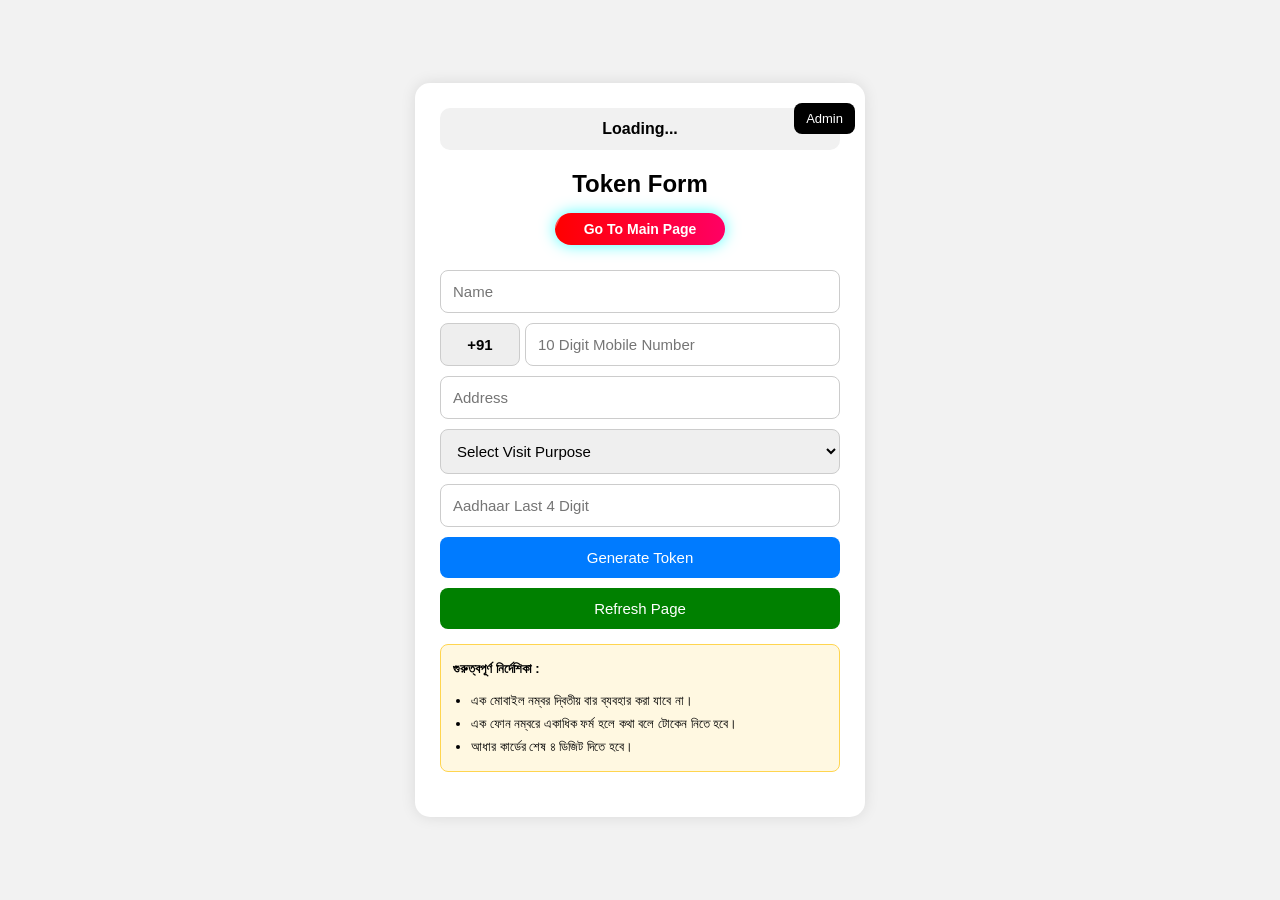
==== index.html @ 2097a38b "index.html" ====
<!DOCTYPE html>
<html lang="en">

<head>

<meta charset="UTF-8">

<meta name="viewport"
content="width=device-width, initial-scale=1.0">

<title>Token Generator</title>

<style>

*{
margin:0;
padding:0;
box-sizing:border-box;
font-family:Arial,sans-serif;
}

body{

background:#f2f2f2;

display:flex;
justify-content:center;
align-items:center;

min-height:100vh;

padding:20px;
}

.container{

width:100%;
max-width:450px;

background:#fff;

padding:25px;

border-radius:15px;

box-shadow:0 0 15px rgba(0,0,0,0.1);

position:relative;
}

h2,h3{
text-align:center;
margin-bottom:15px;
}

input,
select,
button,
textarea{

width:100%;

padding:12px;

margin-top:10px;

border-radius:8px;

border:1px solid #ccc;

font-size:15px;
}

button{

background:#007bff;
color:white;
border:none;
cursor:pointer;
}

button:hover{
background:#0056b3;
}

.adminBtn{

position:absolute;
top:10px;
right:10px;

width:auto;

padding:8px 12px;

background:black;

font-size:13px;
}

.refreshBtn{
background:green;
}

.refreshBtn:hover{
background:darkgreen;
}

.logoutBtn{
background:red;
}

.deleteBtn{
background:red;
}

.statusBox{

background:#f1f1f1;

padding:12px;

border-radius:10px;

text-align:center;

margin-bottom:20px;

font-weight:bold;
}

.noticeBox{

margin-top:15px;

padding:12px;

background:#fff8e1;

border:1px solid #ffd54f;

border-radius:8px;

font-size:13px;

line-height:1.8;
}

#result{

margin-top:20px;

text-align:center;

font-size:18px;

color:green;
}

.adminPanel{
display:none;
margin-top:20px;
}

.activityBox{

max-height:200px;

overflow:auto;

background:#f1f1f1;

padding:10px;

border-radius:8px;

font-size:14px;
}

.clock{

text-align:center;

margin-top:15px;

font-weight:bold;
}


.mainPageBtn{
display:block;width:170px;margin:8px auto 15px;padding:8px 12px;border:none;border-radius:30px;
font-size:14px;font-weight:bold;color:#fff;cursor:pointer;position:relative;overflow:hidden;
background:linear-gradient(270deg,#ff0000,#ff7300,#fffb00,#48ff00,#00ffd5,#0099ff,#7a00ff,#ff00c8,#ff0000);
background-size:1600% 1600%;animation:rgbMove 8s ease infinite,pulse 1.2s infinite;
box-shadow:0 0 15px rgba(0,255,255,.7)}
.mainPageBtn::before{content:"";position:absolute;top:0;left:-100%;width:100%;height:100%;background:rgba(255,255,255,.35);transform:skewX(-25deg);animation:shine 2s linear infinite}
.mainPageBtn:hover{transform:scale(1.08)}
@keyframes rgbMove{0%{background-position:0% 50%}50%{background-position:100% 50%}100%{background-position:0% 50%}}
@keyframes pulse{0%{transform:scale(1)}50%{transform:scale(1.08)}100%{transform:scale(1)}}
@keyframes shine{0%{left:-100%}100%{left:120%}}

</style>

</head>

<body>

<div class="container">

<button class="adminBtn"
onclick="toggleLogin()">

Admin

</button>

<div class="statusBox"
id="publicStatus">

Loading...

</div>

<!-- USER SECTION -->

<div id="userSection">


<h2>Token Form</h2>

<button class="mainPageBtn" onclick="window.open('https://www.youtube.com/watch?v=q0vq-ZaQQ10','_blank')">Go To Main Page</button>

<form id="tokenForm">


<input type="text"
id="name"
placeholder="Name"
required>

<div style="display:flex; gap:5px;">

<input type="text"
value="+91"
readonly
style="
width:80px;
background:#eee;
text-align:center;
font-weight:bold;">

<input type="tel"
id="phone"
placeholder="10 Digit Mobile Number"
maxlength="10"
required>

</div>

<input type="text"
id="address"
placeholder="Address"
required>

<select id="visit" required>

<option value="">
Select Visit Purpose
</option>

<option value="DBT Link">
DBT Link
</option>

<option value="Yubosokti">
Yubosokti
</option>

<option value="Arnopurnavander">
Arnopurnavander
</option>

<option value="CAA">
CAA
</option>

<option value="Others">
Others
</option>

</select>

<textarea
id="otherReason"
placeholder="Write Reason"
style="display:none;">
</textarea>

<input type="text"
id="aadhaar"
maxlength="4"
placeholder="Aadhaar Last 4 Digit"
required>

<button type="submit">

Generate Token

</button>

<button type="button"
class="refreshBtn"
onclick="location.reload()">

Refresh Page

</button>

<div class="noticeBox">

<b>গুরুত্বপূর্ণ নির্দেশিকা :</b>

<ul style="
padding-left:18px;
margin-top:8px;">

<li>
এক মোবাইল নম্বর দ্বিতীয় বার ব্যবহার করা যাবে না।
</li>

<li>
এক ফোন নম্বরে একাধিক ফর্ম হলে কথা বলে টোকেন নিতে হবে।
</li>

<li>
আধার কার্ডের শেষ ৪ ডিজিট দিতে হবে।
</li>

</ul>

</div>

</form>

<h3 id="result"></h3>

</div>

<!-- LOGIN -->

<div id="loginBox"
style="display:none;">

<h2>Admin Login</h2>

<input type="text"
id="adminUser"
placeholder="Username">

<input type="password"
id="adminPass"
placeholder="Password">

<button onclick="loginAdmin()">

Login

</button>

<button onclick="backToHome()"
style="background:gray;">

Back

</button>

</div>

<!-- ADMIN PANEL -->

<div class="adminPanel"
id="adminPanel">

<h2>Admin Panel</h2>

<select id="openMode">

<option value="always">
Always Open
</option>

<option value="time">
Time Wise Open
</option>

<option value="slot">
Slot Wise Open
</option>

</select>

<!-- TIME BOX -->

<div id="timeBox"
style="display:none;">

<label style="margin-top:10px; display:block;">
Start Time
</label>

<div style="display:flex; gap:5px;">

<input type="time"
id="startTime"
value="10:00">

<select id="startAmPm"
style="width:100px;">

<option value="AM">
AM
</option>

<option value="PM">
PM
</option>

</select>

</div>

<label style="margin-top:10px; display:block;">
End Time
</label>

<div style="display:flex; gap:5px;">

<input type="time"
id="endTime"
value="05:00">

<select id="endAmPm"
style="width:100px;">

<option value="AM">
AM
</option>

<option value="PM">
PM
</option>

</select>

</div>

<input type="number"
id="timeSlotLimit"
placeholder="Time Wise Slot Limit"
value="20">

</div>

<!-- SLOT BOX -->

<div id="slotBox"
style="display:none;">

<input type="number"
id="slotLimit"
placeholder="Slot Limit Example 50"
value="50">

</div>

<button onclick="saveSettings()">

Save Settings

</button>

<hr style="margin:20px 0;">

<h3>Sub Admin</h3>

<input type="text"
id="subUser"
placeholder="Sub Admin Username">

<input type="password"
id="subPass"
placeholder="Sub Admin Password">

<button onclick="addSubAdmin()">

Add Sub Admin

</button>

<select id="subAdminList">
</select>

<button class="deleteBtn"
onclick="deleteSubAdmin()">

Delete Sub Admin

</button>

<hr style="margin:20px 0;">

<div id="activitySection">

<h3>Activity Log</h3>

<div class="activityBox"
id="activityBox">

No Activity

</div>

</div>

<hr style="margin:20px 0;">

<h3>Change Password</h3>

<input type="password"
id="oldPass"
placeholder="Old Password">

<input type="password"
id="newPass"
placeholder="New Password">

<button onclick="changePassword()">

Change Password

</button>

<button class="logoutBtn"
onclick="logoutAdmin()">

Logout

</button>

<div class="clock"
id="liveClock">
</div>

</div>

</div>

<script>

/* GOOGLE SCRIPT */

const scriptURL =
"https://script.google.com/macros/s/AKfycbylnNv2X50FcXkf95NBXNah_HHRHgHh5nY9dnptaNbhoChpfZao1fChnnprMkAVVOIp/exec";

/* TOKEN */

let tokenCount = 0;

/* SETTINGS */

let openMode = "always";

let startTime = "10:00";
let endTime = "05:00";

let startAmPm = "AM";
let endAmPm = "PM";

let slotLimit = 50;
let timeSlotLimit = 20;

/* ADMIN */

let mainAdmin = {

user:"admin",
pass:"8116650096"

};

let currentRole = "";
let currentUser = "";

let subAdmins = [];

let activityLogs = [];

/* VISIT */

document.getElementById("visit")
.addEventListener("change", function(){

if(this.value === "Others"){

document.getElementById("otherReason")
.style.display = "block";

}

else{

document.getElementById("otherReason")
.style.display = "none";

}

});

/* LOGIN */

function toggleLogin(){

document.getElementById("userSection")
.style.display = "none";

document.getElementById("loginBox")
.style.display = "block";

}

function backToHome(){

document.getElementById("userSection")
.style.display = "block";

document.getElementById("loginBox")
.style.display = "none";

}

function loginAdmin(){

let user =
document.getElementById("adminUser").value;

let pass =
document.getElementById("adminPass").value;

if(user === mainAdmin.user &&
pass === mainAdmin.pass){

currentRole = "main";

currentUser = user;

openAdminPanel();

addLog("Main Admin Login");

return;

}

let found = false;

subAdmins.forEach(admin=>{

if(admin.user === user &&
admin.pass === pass){

found = true;

currentRole = "sub";

currentUser = user;

}

});

if(found){

openAdminPanel();

addLog("Sub Admin Login");

}

else{

alert("Wrong Login");

}

}

function openAdminPanel(){

document.getElementById("loginBox")
.style.display = "none";

document.getElementById("adminPanel")
.style.display = "block";

if(currentRole === "main"){

document.getElementById("activitySection")
.style.display = "block";

}

else{

document.getElementById("activitySection")
.style.display = "none";

}

}

function logoutAdmin(){

document.getElementById("adminPanel")
.style.display = "none";

document.getElementById("userSection")
.style.display = "block";

}

/* MODE */

document.getElementById("openMode")
.addEventListener("change", function(){

let mode = this.value;

document.getElementById("timeBox")
.style.display = "none";

document.getElementById("slotBox")
.style.display = "none";

if(mode === "time"){

document.getElementById("timeBox")
.style.display = "block";

}

else if(mode === "slot"){

document.getElementById("slotBox")
.style.display = "block";

}

});

/* SAVE SETTINGS */

function saveSettings(){
async function saveSettings(){

const data={

action:"saveSettings",

openMode:document.getElementById("openMode").value,

slotLimit:Number(document.getElementById("slotLimit").value),

timeSlotLimit:Number(document.getElementById("timeSlotLimit").value),

startTime:document.getElementById("startTime").value,

endTime:document.getElementById("endTime").value,

startAmPm:document.getElementById("startAmPm").value,

endAmPm:document.getElementById("endAmPm").value

};

const response=await fetch(scriptURL,{
method:"POST",
body:JSON.stringify(data)
});

const result=await response.json();

if(result.status=="saved"){

alert("Settings Saved Successfully");

loadSettings();

}else{

alert("Save Failed");

}

}

/* FIXED TIME CONVERT */

function convertTo24(time,ampm){

let parts = time.split(":");

let hour = parseInt(parts[0]);

let minute = parts[1];

if(ampm === "PM" && hour < 12){

hour += 12;

}

if(ampm === "AM" && hour === 12){

hour = 0;

}

return hour.toString().padStart(2,'0')
+ ":" + minute;

}

/* CLOCK */

function updateClock(){

let now = new Date();

let currentHour =
now.getHours().toString().padStart(2,'0');

let currentMinute =
now.getMinutes().toString().padStart(2,'0');

let currentTime =
currentHour + ":" + currentMinute;

document.getElementById("liveClock")
.innerHTML =
"Time : " + currentTime;

let text = "";

let start24 =
convertTo24(startTime,startAmPm);

let end24 =
convertTo24(endTime,endAmPm);

/* ALWAYS */

if(openMode === "always"){

text =
"Service : Always Open";

}

/* TIME */

else if(openMode === "time"){

if(currentTime >= start24 &&
currentTime <= end24){

text =
"Open : " +

startTime + " " +
startAmPm +

" To " +

endTime + " " +
endAmPm +

" | Slot Left : " +

(timeSlotLimit - tokenCount);

}

else{

text =
"Service Closed";

}

}

/* SLOT */

else if(openMode === "slot"){

let remaining =
slotLimit - tokenCount;

if(remaining <= 0){

text =
"All Slots Full";

}

else{

text =
"Slot Remaining : " +
remaining;

}

}

document.getElementById("publicStatus")
.innerHTML = text;

}

setInterval(updateClock,1000);

updateClock();

loadSettings();

/* TOKEN */

document.getElementById("tokenForm")
.addEventListener("submit",
async function(e){

e.preventDefault();

let now = new Date();

let currentTime =
now.getHours().toString().padStart(2,'0')
+ ":" +
now.getMinutes().toString().padStart(2,'0');

let start24 =
convertTo24(startTime,startAmPm);

let end24 =
convertTo24(endTime,endAmPm);

if(openMode === "time"){

if(currentTime < start24 ||
currentTime > end24){

alert("Token Service Closed");

return;

}

if(tokenCount >= timeSlotLimit){

alert("Time Wise Slots Full");

return;

}

}

if(openMode === "slot"){

if(tokenCount >= slotLimit){

alert("All Slots Full");

return;

}

}

const data = {

name:
document.getElementById("name").value,

phone:
"+91" +
document.getElementById("phone").value,

address:
document.getElementById("address").value,

visit:

(
document.getElementById("visit").value
=== "Others"
)

?

document.getElementById("otherReason").value

:

document.getElementById("visit").value,

aadhaar:
document.getElementById("aadhaar").value

};

const response = await fetch(scriptURL,{

method:"POST",

body:JSON.stringify(data)

});

const result =
await response.json();

if(result.status ===
"duplicate_phone"){

document.getElementById("result")
.innerHTML =
"Phone Number Already Exists";

}

else if(result.status ===
"duplicate_aadhaar"){

document.getElementById("result")
.innerHTML =
"Aadhaar Already Exists";

}

else{

tokenCount++;

let tokenText =

"Token Number : " +
result.token +

"\n\nName : " +
data.name +

"\nPhone : " +
data.phone +

"\nVisit : " +
data.visit +

"\nAadhaar Last 4 : " +
data.aadhaar;

document.getElementById("result")
.innerHTML =

"Your Token Number : " +
result.token;

downloadToken(tokenText,result.token);

}

});

/* DOWNLOAD TOKEN */

function downloadToken(text,tokenNo){

let blob = new Blob(
[text],
{type:"text/plain"}
);

let link =
document.createElement("a");

link.href =
URL.createObjectURL(blob);

link.download =
"Token-" + tokenNo + ".txt";

link.click();

}

/* SUB ADMIN */

function addSubAdmin(){

let user =
document.getElementById("subUser").value;

let pass =
document.getElementById("subPass").value;

if(user && pass){

subAdmins.push({

user:user,
pass:pass

});

updateSubAdminList();

alert("Sub Admin Added");

}

}

function updateSubAdminList(){

let list =
document.getElementById("subAdminList");

list.innerHTML = "";

subAdmins.forEach((admin,index)=>{

let option =
document.createElement("option");

option.value = index;

option.text = admin.user;

list.appendChild(option);

});

}

function deleteSubAdmin(){

let index =
document.getElementById("subAdminList").value;

subAdmins.splice(index,1);

updateSubAdminList();

alert("Deleted");

}

/* PASSWORD */

function changePassword(){

let oldPass =
document.getElementById("oldPass").value;

let newPass =
document.getElementById("newPass").value;

if(oldPass === mainAdmin.pass){

mainAdmin.pass = newPass;

alert("Password Changed");

}

else{

alert("Wrong Old Password");

}

}

/* LOG */

function addLog(text){

let now = new Date();

let time =
now.toLocaleTimeString();

activityLogs.unshift(

currentUser +
" : " +
text +
" (" +
time +
")"

);

updateLogs();

}

function updateLogs(){

let box =
document.getElementById("activityBox");

box.innerHTML = "";

activityLogs.forEach(log=>{

box.innerHTML +=

"<div style='margin-bottom:8px;'>"

+ log +

"</div>";

});

}
async function loadSettings(){

const response=await fetch(scriptURL+"?action=getSettings");

const data=await response.json();

openMode=data.openMode;

slotLimit=Number(data.slotLimit);

timeSlotLimit=Number(data.timeSlotLimit);

startTime=data.startTime;

endTime=data.endTime;

startAmPm=data.startAmPm;

endAmPm=data.endAmPm;

document.getElementById("openMode").value=openMode;

document.getElementById("slotLimit").value=slotLimit;

document.getElementById("timeSlotLimit").value=timeSlotLimit;

document.getElementById("startTime").value=startTime;

document.getElementById("endTime").value=endTime;

document.getElementById("startAmPm").value=startAmPm;

document.getElementById("endAmPm").value=endAmPm;

document.getElementById("timeBox").style.display="none";
document.getElementById("slotBox").style.display="none";

if(openMode=="time"){
document.getElementById("timeBox").style.display="block";
}

if(openMode=="slot"){
document.getElementById("slotBox").style.display="block";
}

}

</script>

</body>

</html>
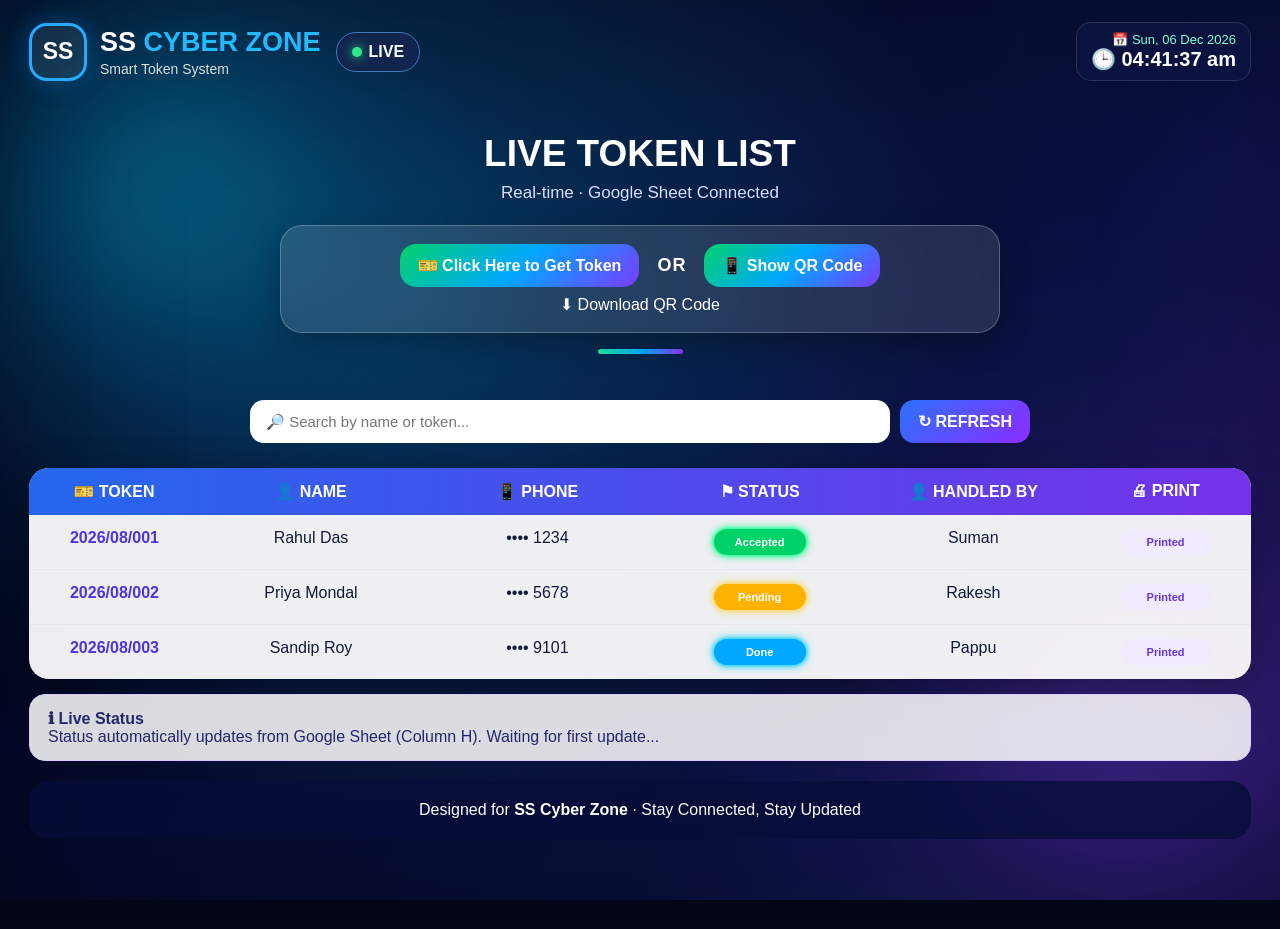
==== commit 7586e3dd: "Update index.html" ====
--- a/index.html
+++ b/index.html
@@ -1,1290 +1,320 @@
-<!DOCTYPE html>
+<!doctype html>
 <html lang="en">
-
 <head>
-
-<meta charset="UTF-8">
-
-<meta name="viewport"
-content="width=device-width, initial-scale=1.0">
-
-<title>Token Generator</title>
-
+<meta charset="utf-8">
+<meta name="viewport" content="width=device-width,initial-scale=1">
+<title>SS Cyber Zone — Live Token</title>
 <style>
-
-*{
-margin:0;
-padding:0;
-box-sizing:border-box;
-font-family:Arial,sans-serif;
-}
-
+*{box-sizing:border-box}
+html{scroll-behavior:smooth}
 body{
-
-background:#f2f2f2;
-
-display:flex;
-justify-content:center;
-align-items:center;
-
-min-height:100vh;
-
-padding:20px;
-}
-
-.container{
-
-width:100%;
-max-width:450px;
-
-background:#fff;
-
-padding:25px;
-
-border-radius:15px;
-
-box-shadow:0 0 15px rgba(0,0,0,0.1);
-
-position:relative;
-}
-
-h2,h3{
-text-align:center;
-margin-bottom:15px;
-}
-
-input,
-select,
-button,
-textarea{
-
-width:100%;
-
-padding:12px;
-
-margin-top:10px;
-
-border-radius:8px;
-
-border:1px solid #ccc;
-
-font-size:15px;
-}
-
-button{
-
-background:#007bff;
-color:white;
-border:none;
-cursor:pointer;
-}
-
-button:hover{
-background:#0056b3;
-}
-
-.adminBtn{
-
-position:absolute;
-top:10px;
-right:10px;
-
-width:auto;
-
-padding:8px 12px;
-
-background:black;
-
-font-size:13px;
-}
-
-.refreshBtn{
-background:green;
-}
-
-.refreshBtn:hover{
-background:darkgreen;
-}
-
-.logoutBtn{
-background:red;
-}
-
-.deleteBtn{
-background:red;
-}
-
-.statusBox{
-
-background:#f1f1f1;
-
-padding:12px;
-
-border-radius:10px;
-
-text-align:center;
-
-margin-bottom:20px;
-
-font-weight:bold;
-}
-
-.noticeBox{
-
-margin-top:15px;
-
-padding:12px;
-
-background:#fff8e1;
-
-border:1px solid #ffd54f;
-
-border-radius:8px;
-
-font-size:13px;
-
-line-height:1.8;
-}
-
-#result{
-
-margin-top:20px;
-
-text-align:center;
-
-font-size:18px;
-
-color:green;
-}
-
-.adminPanel{
-display:none;
-margin-top:20px;
-}
-
-.activityBox{
-
-max-height:200px;
-
-overflow:auto;
-
-background:#f1f1f1;
-
-padding:10px;
-
-border-radius:8px;
-
-font-size:14px;
-}
-
-.clock{
-
-text-align:center;
-
-margin-top:15px;
-
-font-weight:bold;
-}
-
-
-.mainPageBtn{
-display:block;width:170px;margin:8px auto 15px;padding:8px 12px;border:none;border-radius:30px;
-font-size:14px;font-weight:bold;color:#fff;cursor:pointer;position:relative;overflow:hidden;
-background:linear-gradient(270deg,#ff0000,#ff7300,#fffb00,#48ff00,#00ffd5,#0099ff,#7a00ff,#ff00c8,#ff0000);
-background-size:1600% 1600%;animation:rgbMove 8s ease infinite,pulse 1.2s infinite;
-box-shadow:0 0 15px rgba(0,255,255,.7)}
-.mainPageBtn::before{content:"";position:absolute;top:0;left:-100%;width:100%;height:100%;background:rgba(255,255,255,.35);transform:skewX(-25deg);animation:shine 2s linear infinite}
-.mainPageBtn:hover{transform:scale(1.08)}
-@keyframes rgbMove{0%{background-position:0% 50%}50%{background-position:100% 50%}100%{background-position:0% 50%}}
-@keyframes pulse{0%{transform:scale(1)}50%{transform:scale(1.08)}100%{transform:scale(1)}}
-@keyframes shine{0%{left:-100%}100%{left:120%}}
-
+  margin:0;font-family:Arial,Helvetica,sans-serif;color:#111a3a;
+  background:
+    radial-gradient(circle at 10% 15%,rgba(76,0,255,.32),transparent 30%),
+    radial-gradient(circle at 90% 25%,rgba(0,183,255,.25),transparent 30%),
+    linear-gradient(135deg,#05082d 0%,#10135d 42%,#30108b 100%);
+  min-height:100vh;
+}
+body:before{
+  content:"";position:fixed;inset:0;pointer-events:none;opacity:.16;
+  background-image:linear-gradient(115deg,transparent 45%,#7d5cff 46%,transparent 47%),
+                   linear-gradient(65deg,transparent 45%,#00c6ff 46%,transparent 47%);
+  background-size:170px 170px;
+}
+.wrap{max-width:1250px;margin:auto;padding:22px 14px 90px;position:relative}
+.top{display:flex;align-items:center;justify-content:space-between;gap:15px;color:#fff}
+.brand{display:flex;align-items:center;gap:13px}
+.logo{
+  width:58px;height:58px;border:3px solid #27a9ff;border-radius:18px;
+  display:grid;place-items:center;font-size:23px;font-weight:900;
+  background:rgba(255,255,255,.08);box-shadow:0 0 25px #008cff55
+}
+.brand h1{margin:0;font-size:27px}.brand h1 span{color:#24b8ff}
+.brand p{margin:3px 0 0;color:#ddd;font-size:14px}
+.live{border:1px solid #3d78b5;background:#10244d;padding:10px 15px;border-radius:25px;font-weight:bold}
+.dot{display:inline-block;width:10px;height:10px;background:#2ee889;border-radius:50%;margin-right:7px;box-shadow:0 0 12px #2ee889}
+.clock{margin-left:auto;color:#fff;text-align:right;background:#0d1644aa;border:1px solid #ffffff22;padding:9px 14px;border-radius:15px}
+.hero{text-align:center;color:#fff;padding:52px 10px 30px}
+.hero h2{font-size:37px;margin:0 0 8px}.hero p{margin:0;color:#d9ddff;font-size:17px}
+.line{width:85px;height:5px;background:linear-gradient(90deg,#1de9a6,#00b7ff,#8b38ff);border-radius:5px;margin:16px auto}
+.controls{display:flex;gap:10px;margin:0 auto 25px;max-width:780px}
+.search{flex:1;min-width:0;background:#fff;border:0;border-radius:14px;padding:13px 16px;font-size:15px;outline:none}
+button{border:0;border-radius:14px;padding:0 18px;background:linear-gradient(135deg,#2d72ff,#8b2cff);color:#fff;font-size:16px;font-weight:bold;cursor:pointer}
+.panel{background:#ffffffee;border-radius:20px;overflow:hidden;box-shadow:0 15px 45px #0005}
+.grid{display:grid;grid-template-columns:1fr 1.3fr 1.35fr 1.25fr 1.25fr 1fr}
+.cell{text-align:center;padding:14px 8px;white-space:nowrap;overflow:hidden;text-overflow:ellipsis}
+.head{background:linear-gradient(90deg,#2467ed,#7432e8);color:#fff;font-weight:800}
+.item{border-bottom:1px solid #e7e8ef}.item:last-child{border-bottom:0}
+.token{font-weight:900;color:#4a35df}
+.badge{display:inline-block;min-width:92px;padding:7px 10px;border-radius:18px;font-size:11px;font-weight:900;animation:statusGlow 1.5s ease-in-out infinite alternate}
+.pending{background:#ffb300;color:#fff;box-shadow:0 0 5px #ffd54f,0 0 10px #ffd54f}.accepted{background:#00d26a;color:#fff;box-shadow:0 0 5px #00ff88,0 0 10px #00ff88}
+.rejected{background:#ff3b3b;color:#fff;box-shadow:0 0 5px #ff4d4d,0 0 10px #ff4d4d}.done{background:#00a8ff;color:#fff;box-shadow:0 0 5px #00cfff,0 0 10px #00cfff}
+.print{background:#f0ebff;color:#6936d8}
+.info{margin-top:15px;background:#ffffffd9;border:1px solid #d6caff;border-radius:16px;padding:14px 18px;color:#23286b}
+.footer{margin-top:20px;color:#fff;text-align:center;padding:20px;background:#070d39cc;border-radius:20px}
+.empty{text-align:center;padding:45px;color:#6d7184}
+@media(max-width:760px){
+  .wrap{padding:12px 8px 55px}
+  .top{align-items:center;gap:8px}
+  .brand{gap:8px;min-width:0}
+  .brand h1{font-size:17px;white-space:nowrap}
+  .brand p{font-size:10px}
+  .logo{width:42px;height:42px;border-radius:13px;font-size:17px}
+  .clock{display:none}
+  .live{font-size:10px;padding:7px 9px;white-space:nowrap}
+
+  .hero{padding:28px 3px 18px}
+  .hero h2{font-size:24px}
+  .hero p{font-size:12px}
+
+  .token-box{padding:12px;border-radius:16px}
+  .button-row{gap:7px}
+  .get-token-btn{font-size:12px;padding:11px 10px;border-radius:12px}
+  .or-text{font-size:12px}
+  .download-link{font-size:12px}
+
+  .controls{
+    width:100%;
+    max-width:100%;
+    gap:6px;
+    margin-bottom:16px;
+  }
+  .search{
+    min-width:0;
+    width:100%;
+    padding:9px 10px;
+    border-radius:10px;
+    font-size:12px;
+  }
+  button{
+    flex:0 0 auto;
+    padding:0 10px;
+    min-height:34px;
+    border-radius:10px;
+    font-size:11px;
+  }
+
+  .panel{
+    overflow-x:hidden;
+    border-radius:14px;
+  }
+  .grid{
+    grid-template-columns:62px minmax(88px,1fr) 82px 76px minmax(78px,1fr);
+    min-width:0;
+  }
+  .cell{
+    padding:10px 5px;
+    font-size:11px;
+  }
+  .head .cell{
+    font-size:9px;
+    padding:8px 3px;
+  }
+  .badge{
+    min-width:0;
+    padding:5px 6px;
+    font-size:9px;
+  }
+  .info{
+    font-size:11px;
+    padding:11px 12px;
+  }
+  .footer{
+    font-size:11px;
+    padding:14px 10px;
+  }
+}
+
+.token-box{max-width:720px;margin:22px auto 10px;padding:18px;border-radius:22px;
+background:rgba(255,255,255,.12);border:1px solid rgba(255,255,255,.25);
+backdrop-filter:blur(10px);box-shadow:0 10px 30px rgba(0,0,0,.25)}
+.get-token-btn{display:inline-block;text-decoration:none;text-align:center;padding:12px 18px;
+border-radius:16px;background:linear-gradient(135deg,#00d26a,#00a8ff,#7a3cff);
+color:#fff;font-size:16px;font-weight:700;transition:.3s}
+.get-token-btn:hover{transform:scale(1.03)}
+@media(max-width:760px){.get-token-btn{font-size:17px;padding:15px}}
+
+
+.button-row{display:flex;align-items:center;justify-content:center;gap:18px;flex-wrap:nowrap}
+.or-text{color:#fff;font-size:18px;font-weight:800;letter-spacing:1px}
+.qr-panel{display:none;margin-top:12px}
+.qr-panel img{width:180px;border-radius:12px;background:#fff;padding:8px}
+.download-link{display:block;margin-top:8px;color:#fff;text-decoration:none}
+@keyframes statusGlow{0%{transform:scale(1);filter:brightness(1)}100%{transform:scale(1.03);filter:brightness(1.12)}}
+
+
+
+/* Full-page premium live wallpaper */
+body{
+  position:relative;
+  overflow-x:hidden;
+  background:#030617;
+}
+.live-wallpaper{
+  position:fixed;
+  inset:0;
+  width:100vw;
+  height:100vh;
+  z-index:0;
+  pointer-events:none;
+  overflow:hidden;
+  background:
+    radial-gradient(circle at 20% 20%,rgba(0,210,255,.22),transparent 28%),
+    radial-gradient(circle at 80% 30%,rgba(120,50,255,.25),transparent 30%),
+    radial-gradient(circle at 45% 90%,rgba(0,255,180,.14),transparent 26%),
+    linear-gradient(120deg,#02051c,#0a1040 45%,#170b4a 100%);
+  background-size:160% 160%;
+  animation:bgShift 20s ease-in-out infinite alternate;
+}
+.live-wallpaper:before,
+.live-wallpaper:after{
+  content:"";
+  position:absolute;
+  border-radius:50%;
+  pointer-events:none;
+  filter:blur(80px);
+  mix-blend-mode:screen;
+}
+.live-wallpaper:before{
+  width:55vw;
+  height:55vw;
+  left:-15vw;
+  top:-18vh;
+  background:radial-gradient(circle,#00cfff 0%,rgba(0,150,255,.18) 38%,transparent 70%);
+  opacity:.48;
+  animation:blueFloat 11s ease-in-out infinite alternate;
+}
+.live-wallpaper:after{
+  width:60vw;
+  height:60vw;
+  right:-18vw;
+  bottom:-22vh;
+  background:radial-gradient(circle,#963cff 0%,rgba(130,40,255,.18) 40%,transparent 72%);
+  opacity:.46;
+  animation:purpleFloat 13s ease-in-out infinite alternate;
+}
+.live-wallpaper{
+  box-shadow:inset 0 0 180px rgba(0,0,0,.28);
+}
+.wrap{
+  position:relative;
+  z-index:1;
+}
+@keyframes bgShift{
+  0%{background-position:0% 20%;transform:scale(1)}
+  50%{background-position:55% 70%}
+  100%{background-position:100% 20%;transform:scale(1.04)}
+}
+@keyframes blueFloat{
+  0%{transform:translate3d(0,0,0) scale(.85)}
+  50%{transform:translate3d(18vw,10vh,0) scale(1.05)}
+  100%{transform:translate3d(30vw,-4vh,0) scale(.92)}
+}
+@keyframes purpleFloat{
+  0%{transform:translate3d(0,0,0) scale(1)}
+  50%{transform:translate3d(-16vw,-10vh,0) scale(.82)}
+  100%{transform:translate3d(-30vw,3vh,0) scale(1.08)}
+}
+@media(prefers-reduced-motion:reduce){
+  .live-wallpaper,
+  .live-wallpaper:before,
+  .live-wallpaper:after{animation:none}
+}
 </style>
 
+<script>
+const GOOGLE_SHEET_ID = "1L9qM7ioM7x1hFzriVwcNiZ6Tj_W1MFf_9vbzHKYrZ0g";
+const GOOGLE_SHEET_URL = "https://docs.google.com/spreadsheets/d/" + GOOGLE_SHEET_ID + "/edit?usp=sharing";
+</script>
+
 </head>
-
 <body>
-
-<div class="container">
-
-<button class="adminBtn"
-onclick="toggleLogin()">
-
-Admin
-
-</button>
-
-<div class="statusBox"
-id="publicStatus">
-
-Loading...
-
+<div class="live-wallpaper" aria-hidden="true"></div>
+<div class="wrap">
+  <div class="top">
+    <div class="brand">
+      <div class="logo">SS</div>
+      <div><h1>SS <span>CYBER ZONE</span></h1><p>Smart Token System</p></div>
+    </div>
+    <div class="live"><span class="dot"></span>LIVE</div>
+    <div class="clock" id="clock">--:--:--</div>
+  </div>
+
+  <section class="hero">
+    <h2>LIVE TOKEN LIST</h2>
+    <p>Real-time · Google Sheet Connected</p>
+    <div class="token-box">
+<div class="button-row">
+<a href="2.html" class="get-token-btn">🎫 Click Here to Get Token</a>
+<span class="or-text">OR</span><a href="#" class="get-token-btn" onclick="toggleQR();return false;">📱 Show QR Code</a>
 </div>
-
-<!-- USER SECTION -->
-
-<div id="userSection">
-
-
-<h2>Token Form</h2>
-
-<button class="mainPageBtn" onclick="window.open('https://www.youtube.com/watch?v=q0vq-ZaQQ10','_blank')">Go To Main Page</button>
-
-<form id="tokenForm">
-
-
-<input type="text"
-id="name"
-placeholder="Name"
-required>
-
-<div style="display:flex; gap:5px;">
-
-<input type="text"
-value="+91"
-readonly
-style="
-width:80px;
-background:#eee;
-text-align:center;
-font-weight:bold;">
-
-<input type="tel"
-id="phone"
-placeholder="10 Digit Mobile Number"
-maxlength="10"
-required>
-
+<a class="download-link" href="qr.png" download>⬇ Download QR Code</a><div id="qrPanel" class="qr-panel"><img src="qr.png" alt="QR Code"></div>
 </div>
-
-<input type="text"
-id="address"
-placeholder="Address"
-required>
-
-<select id="visit" required>
-
-<option value="">
-Select Visit Purpose
-</option>
-
-<option value="DBT Link">
-DBT Link
-</option>
-
-<option value="Yubosokti">
-Yubosokti
-</option>
-
-<option value="Arnopurnavander">
-Arnopurnavander
-</option>
-
-<option value="CAA">
-CAA
-</option>
-
-<option value="Others">
-Others
-</option>
-
-</select>
-
-<textarea
-id="otherReason"
-placeholder="Write Reason"
-style="display:none;">
-</textarea>
-
-<input type="text"
-id="aadhaar"
-maxlength="4"
-placeholder="Aadhaar Last 4 Digit"
-required>
-
-<button type="submit">
-
-Generate Token
-
-</button>
-
-<button type="button"
-class="refreshBtn"
-onclick="location.reload()">
-
-Refresh Page
-
-</button>
-
-<div class="noticeBox">
-
-<b>গুরুত্বপূর্ণ নির্দেশিকা :</b>
-
-<ul style="
-padding-left:18px;
-margin-top:8px;">
-
-<li>
-এক মোবাইল নম্বর দ্বিতীয় বার ব্যবহার করা যাবে না।
-</li>
-
-<li>
-এক ফোন নম্বরে একাধিক ফর্ম হলে কথা বলে টোকেন নিতে হবে।
-</li>
-
-<li>
-আধার কার্ডের শেষ ৪ ডিজিট দিতে হবে।
-</li>
-
-</ul>
-
+    <div class="line"></div>
+  </section>
+
+  <div class="controls">
+    <input id="search" class="search" placeholder="🔎 Search by name or token..." oninput="render()">
+    <button onclick="load()">↻ REFRESH</button>
+  </div>
+
+  <section class="panel">
+    <div class="grid head">
+      <div class="cell">🎫 TOKEN</div><div class="cell">👤 NAME</div><div class="cell">📱 PHONE</div>
+      <div class="cell">⚑ STATUS</div><div class="cell">👤 HANDLED BY</div><div class="cell">🖨 PRINT</div>
+    </div>
+    <div id="list"><div class="empty">Loading live data...</div></div>
+  </section>
+
+  <div class="info">
+    <b>ℹ Live Status</b><br>
+    Status automatically updates from Google Sheet (Column H).
+    <span id="updated">Waiting for first update...</span>
+  </div>
+
+  <div class="footer">Designed for <b>SS Cyber Zone</b> · Stay Connected, Stay Updated</div>
 </div>
 
-</form>
-
-<h3 id="result"></h3>
-
-</div>
-
-<!-- LOGIN -->
-
-<div id="loginBox"
-style="display:none;">
-
-<h2>Admin Login</h2>
-
-<input type="text"
-id="adminUser"
-placeholder="Username">
-
-<input type="password"
-id="adminPass"
-placeholder="Password">
-
-<button onclick="loginAdmin()">
-
-Login
-
-</button>
-
-<button onclick="backToHome()"
-style="background:gray;">
-
-Back
-
-</button>
-
-</div>
-
-<!-- ADMIN PANEL -->
-
-<div class="adminPanel"
-id="adminPanel">
-
-<h2>Admin Panel</h2>
-
-<select id="openMode">
-
-<option value="always">
-Always Open
-</option>
-
-<option value="time">
-Time Wise Open
-</option>
-
-<option value="slot">
-Slot Wise Open
-</option>
-
-</select>
-
-<!-- TIME BOX -->
-
-<div id="timeBox"
-style="display:none;">
-
-<label style="margin-top:10px; display:block;">
-Start Time
-</label>
-
-<div style="display:flex; gap:5px;">
-
-<input type="time"
-id="startTime"
-value="10:00">
-
-<select id="startAmPm"
-style="width:100px;">
-
-<option value="AM">
-AM
-</option>
-
-<option value="PM">
-PM
-</option>
-
-</select>
-
-</div>
-
-<label style="margin-top:10px; display:block;">
-End Time
-</label>
-
-<div style="display:flex; gap:5px;">
-
-<input type="time"
-id="endTime"
-value="05:00">
-
-<select id="endAmPm"
-style="width:100px;">
-
-<option value="AM">
-AM
-</option>
-
-<option value="PM">
-PM
-</option>
-
-</select>
-
-</div>
-
-<input type="number"
-id="timeSlotLimit"
-placeholder="Time Wise Slot Limit"
-value="20">
-
-</div>
-
-<!-- SLOT BOX -->
-
-<div id="slotBox"
-style="display:none;">
-
-<input type="number"
-id="slotLimit"
-placeholder="Slot Limit Example 50"
-value="50">
-
-</div>
-
-<button onclick="saveSettings()">
-
-Save Settings
-
-</button>
-
-<hr style="margin:20px 0;">
-
-<h3>Sub Admin</h3>
-
-<input type="text"
-id="subUser"
-placeholder="Sub Admin Username">
-
-<input type="password"
-id="subPass"
-placeholder="Sub Admin Password">
-
-<button onclick="addSubAdmin()">
-
-Add Sub Admin
-
-</button>
-
-<select id="subAdminList">
-</select>
-
-<button class="deleteBtn"
-onclick="deleteSubAdmin()">
-
-Delete Sub Admin
-
-</button>
-
-<hr style="margin:20px 0;">
-
-<div id="activitySection">
-
-<h3>Activity Log</h3>
-
-<div class="activityBox"
-id="activityBox">
-
-No Activity
-
-</div>
-
-</div>
-
-<hr style="margin:20px 0;">
-
-<h3>Change Password</h3>
-
-<input type="password"
-id="oldPass"
-placeholder="Old Password">
-
-<input type="password"
-id="newPass"
-placeholder="New Password">
-
-<button onclick="changePassword()">
-
-Change Password
-
-</button>
-
-<button class="logoutBtn"
-onclick="logoutAdmin()">
-
-Logout
-
-</button>
-
-<div class="clock"
-id="liveClock">
-</div>
-
-</div>
-
-</div>
-
 <script>
-
-/* GOOGLE SCRIPT */
-
-const scriptURL =
-"https://script.google.com/macros/s/AKfycbylnNv2X50FcXkf95NBXNah_HHRHgHh5nY9dnptaNbhoChpfZao1fChnnprMkAVVOIp/exec";
-
-/* TOKEN */
-
-let tokenCount = 0;
-
-/* SETTINGS */
-
-let openMode = "always";
-
-let startTime = "10:00";
-let endTime = "05:00";
-
-let startAmPm = "AM";
-let endAmPm = "PM";
-
-let slotLimit = 50;
-let timeSlotLimit = 20;
-
-/* ADMIN */
-
-let mainAdmin = {
-
-user:"admin",
-pass:"8116650096"
-
-};
-
-let currentRole = "";
-let currentUser = "";
-
-let subAdmins = [];
-
-let activityLogs = [];
-
-/* VISIT */
-
-document.getElementById("visit")
-.addEventListener("change", function(){
-
-if(this.value === "Others"){
-
-document.getElementById("otherReason")
-.style.display = "block";
-
-}
-
-else{
-
-document.getElementById("otherReason")
-.style.display = "none";
-
-}
-
-});
-
-/* LOGIN */
-
-function toggleLogin(){
-
-document.getElementById("userSection")
-.style.display = "none";
-
-document.getElementById("loginBox")
-.style.display = "block";
-
-}
-
-function backToHome(){
-
-document.getElementById("userSection")
-.style.display = "block";
-
-document.getElementById("loginBox")
-.style.display = "none";
-
-}
-
-function loginAdmin(){
-
-let user =
-document.getElementById("adminUser").value;
-
-let pass =
-document.getElementById("adminPass").value;
-
-if(user === mainAdmin.user &&
-pass === mainAdmin.pass){
-
-currentRole = "main";
-
-currentUser = user;
-
-openAdminPanel();
-
-addLog("Main Admin Login");
-
-return;
-
-}
-
-let found = false;
-
-subAdmins.forEach(admin=>{
-
-if(admin.user === user &&
-admin.pass === pass){
-
-found = true;
-
-currentRole = "sub";
-
-currentUser = user;
-
-}
-
-});
-
-if(found){
-
-openAdminPanel();
-
-addLog("Sub Admin Login");
-
-}
-
-else{
-
-alert("Wrong Login");
-
-}
-
-}
-
-function openAdminPanel(){
-
-document.getElementById("loginBox")
-.style.display = "none";
-
-document.getElementById("adminPanel")
-.style.display = "block";
-
-if(currentRole === "main"){
-
-document.getElementById("activitySection")
-.style.display = "block";
-
-}
-
-else{
-
-document.getElementById("activitySection")
-.style.display = "none";
-
-}
-
-}
-
-function logoutAdmin(){
-
-document.getElementById("adminPanel")
-.style.display = "none";
-
-document.getElementById("userSection")
-.style.display = "block";
-
-}
-
-/* MODE */
-
-document.getElementById("openMode")
-.addEventListener("change", function(){
-
-let mode = this.value;
-
-document.getElementById("timeBox")
-.style.display = "none";
-
-document.getElementById("slotBox")
-.style.display = "none";
-
-if(mode === "time"){
-
-document.getElementById("timeBox")
-.style.display = "block";
-
-}
-
-else if(mode === "slot"){
-
-document.getElementById("slotBox")
-.style.display = "block";
-
-}
-
-});
-
-/* SAVE SETTINGS */
-
-function saveSettings(){
-async function saveSettings(){
-
-const data={
-
-action:"saveSettings",
-
-openMode:document.getElementById("openMode").value,
-
-slotLimit:Number(document.getElementById("slotLimit").value),
-
-timeSlotLimit:Number(document.getElementById("timeSlotLimit").value),
-
-startTime:document.getElementById("startTime").value,
-
-endTime:document.getElementById("endTime").value,
-
-startAmPm:document.getElementById("startAmPm").value,
-
-endAmPm:document.getElementById("endAmPm").value
-
-};
-
-const response=await fetch(scriptURL,{
-method:"POST",
-body:JSON.stringify(data)
-});
-
-const result=await response.json();
-
-if(result.status=="saved"){
-
-alert("Settings Saved Successfully");
-
-loadSettings();
-
-}else{
-
-alert("Save Failed");
-
-}
-
-}
-
-/* FIXED TIME CONVERT */
-
-function convertTo24(time,ampm){
-
-let parts = time.split(":");
-
-let hour = parseInt(parts[0]);
-
-let minute = parts[1];
-
-if(ampm === "PM" && hour < 12){
-
-hour += 12;
-
-}
-
-if(ampm === "AM" && hour === 12){
-
-hour = 0;
-
-}
-
-return hour.toString().padStart(2,'0')
-+ ":" + minute;
-
-}
-
-/* CLOCK */
-
-function updateClock(){
-
-let now = new Date();
-
-let currentHour =
-now.getHours().toString().padStart(2,'0');
-
-let currentMinute =
-now.getMinutes().toString().padStart(2,'0');
-
-let currentTime =
-currentHour + ":" + currentMinute;
-
-document.getElementById("liveClock")
-.innerHTML =
-"Time : " + currentTime;
-
-let text = "";
-
-let start24 =
-convertTo24(startTime,startAmPm);
-
-let end24 =
-convertTo24(endTime,endAmPm);
-
-/* ALWAYS */
-
-if(openMode === "always"){
-
-text =
-"Service : Always Open";
-
-}
-
-/* TIME */
-
-else if(openMode === "time"){
-
-if(currentTime >= start24 &&
-currentTime <= end24){
-
-text =
-"Open : " +
-
-startTime + " " +
-startAmPm +
-
-" To " +
-
-endTime + " " +
-endAmPm +
-
-" | Slot Left : " +
-
-(timeSlotLimit - tokenCount);
-
-}
-
-else{
-
-text =
-"Service Closed";
-
-}
-
-}
-
-/* SLOT */
-
-else if(openMode === "slot"){
-
-let remaining =
-slotLimit - tokenCount;
-
-if(remaining <= 0){
-
-text =
-"All Slots Full";
-
-}
-
-else{
-
-text =
-"Slot Remaining : " +
-remaining;
-
-}
-
-}
-
-document.getElementById("publicStatus")
-.innerHTML = text;
-
-}
-
-setInterval(updateClock,1000);
-
-updateClock();
-
-loadSettings();
-
-/* TOKEN */
-
-document.getElementById("tokenForm")
-.addEventListener("submit",
-async function(e){
-
-e.preventDefault();
-
-let now = new Date();
-
-let currentTime =
-now.getHours().toString().padStart(2,'0')
-+ ":" +
-now.getMinutes().toString().padStart(2,'0');
-
-let start24 =
-convertTo24(startTime,startAmPm);
-
-let end24 =
-convertTo24(endTime,endAmPm);
-
-if(openMode === "time"){
-
-if(currentTime < start24 ||
-currentTime > end24){
-
-alert("Token Service Closed");
-
-return;
-
-}
-
-if(tokenCount >= timeSlotLimit){
-
-alert("Time Wise Slots Full");
-
-return;
-
-}
-
-}
-
-if(openMode === "slot"){
-
-if(tokenCount >= slotLimit){
-
-alert("All Slots Full");
-
-return;
-
-}
-
-}
-
-const data = {
-
-name:
-document.getElementById("name").value,
-
-phone:
-"+91" +
-document.getElementById("phone").value,
-
-address:
-document.getElementById("address").value,
-
-visit:
-
-(
-document.getElementById("visit").value
-=== "Others"
-)
-
-?
-
-document.getElementById("otherReason").value
-
-:
-
-document.getElementById("visit").value,
-
-aadhaar:
-document.getElementById("aadhaar").value
-
-};
-
-const response = await fetch(scriptURL,{
-
-method:"POST",
-
-body:JSON.stringify(data)
-
-});
-
-const result =
-await response.json();
-
-if(result.status ===
-"duplicate_phone"){
-
-document.getElementById("result")
-.innerHTML =
-"Phone Number Already Exists";
-
-}
-
-else if(result.status ===
-"duplicate_aadhaar"){
-
-document.getElementById("result")
-.innerHTML =
-"Aadhaar Already Exists";
-
-}
-
-else{
-
-tokenCount++;
-
-let tokenText =
-
-"Token Number : " +
-result.token +
-
-"\n\nName : " +
-data.name +
-
-"\nPhone : " +
-data.phone +
-
-"\nVisit : " +
-data.visit +
-
-"\nAadhaar Last 4 : " +
-data.aadhaar;
-
-document.getElementById("result")
-.innerHTML =
-
-"Your Token Number : " +
-result.token;
-
-downloadToken(tokenText,result.token);
-
-}
-
-});
-
-/* DOWNLOAD TOKEN */
-
-function downloadToken(text,tokenNo){
-
-let blob = new Blob(
-[text],
-{type:"text/plain"}
-);
-
-let link =
-document.createElement("a");
-
-link.href =
-URL.createObjectURL(blob);
-
-link.download =
-"Token-" + tokenNo + ".txt";
-
-link.click();
-
-}
-
-/* SUB ADMIN */
-
-function addSubAdmin(){
-
-let user =
-document.getElementById("subUser").value;
-
-let pass =
-document.getElementById("subPass").value;
-
-if(user && pass){
-
-subAdmins.push({
-
-user:user,
-pass:pass
-
-});
-
-updateSubAdminList();
-
-alert("Sub Admin Added");
-
-}
-
-}
-
-function updateSubAdminList(){
-
-let list =
-document.getElementById("subAdminList");
-
-list.innerHTML = "";
-
-subAdmins.forEach((admin,index)=>{
-
-let option =
-document.createElement("option");
-
-option.value = index;
-
-option.text = admin.user;
-
-list.appendChild(option);
-
-});
-
-}
-
-function deleteSubAdmin(){
-
-let index =
-document.getElementById("subAdminList").value;
-
-subAdmins.splice(index,1);
-
-updateSubAdminList();
-
-alert("Deleted");
-
-}
-
-/* PASSWORD */
-
-function changePassword(){
-
-let oldPass =
-document.getElementById("oldPass").value;
-
-let newPass =
-document.getElementById("newPass").value;
-
-if(oldPass === mainAdmin.pass){
-
-mainAdmin.pass = newPass;
-
-alert("Password Changed");
-
-}
-
-else{
-
-alert("Wrong Old Password");
-
-}
-
-}
-
-/* LOG */
-
-function addLog(text){
-
-let now = new Date();
-
-let time =
-now.toLocaleTimeString();
-
-activityLogs.unshift(
-
-currentUser +
-" : " +
-text +
-" (" +
-time +
-")"
-
-);
-
-updateLogs();
-
-}
-
-function updateLogs(){
-
-let box =
-document.getElementById("activityBox");
-
-box.innerHTML = "";
-
-activityLogs.forEach(log=>{
-
-box.innerHTML +=
-
-"<div style='margin-bottom:8px;'>"
-
-+ log +
-
-"</div>";
-
-});
-
-}
-async function loadSettings(){
-
-const response=await fetch(scriptURL+"?action=getSettings");
-
-const data=await response.json();
-
-openMode=data.openMode;
-
-slotLimit=Number(data.slotLimit);
-
-timeSlotLimit=Number(data.timeSlotLimit);
-
-startTime=data.startTime;
-
-endTime=data.endTime;
-
-startAmPm=data.startAmPm;
-
-endAmPm=data.endAmPm;
-
-document.getElementById("openMode").value=openMode;
-
-document.getElementById("slotLimit").value=slotLimit;
-
-document.getElementById("timeSlotLimit").value=timeSlotLimit;
-
-document.getElementById("startTime").value=startTime;
-
-document.getElementById("endTime").value=endTime;
-
-document.getElementById("startAmPm").value=startAmPm;
-
-document.getElementById("endAmPm").value=endAmPm;
-
-document.getElementById("timeBox").style.display="none";
-document.getElementById("slotBox").style.display="none";
-
-if(openMode=="time"){
-document.getElementById("timeBox").style.display="block";
-}
-
-if(openMode=="slot"){
-document.getElementById("slotBox").style.display="block";
-}
-
-}
-
+let rows=[];
+
+function load(){
+  if(typeof google==="undefined" || !google.script){
+    rows=[
+      {token:"2026/08/001",name:"Rahul Das",phone:"•••• 1234",status:"Accepted",handledBy:"Suman",print:"Printed"},
+      {token:"2026/08/002",name:"Priya Mondal",phone:"•••• 5678",status:"Pending",handledBy:"Rakesh",print:"Printed"},
+      {token:"2026/08/003",name:"Sandip Roy",phone:"•••• 9101",status:"Done",handledBy:"Pappu",print:"Printed"}
+    ];
+    render(); return;
+  }
+  google.script.run.withSuccessHandler(d=>{rows=d||[];render();document.getElementById("updated").textContent=" Last update: "+new Date().toLocaleTimeString();})
+    .withFailureHandler(()=>document.getElementById("list").innerHTML='<div class="empty">Unable to load Google Sheet data.</div>')
+    .getTokenData(GOOGLE_SHEET_ID);
+}
+function render(){
+  const q=document.getElementById("search").value.toLowerCase().trim();
+  const list=document.getElementById("list");
+  const data=rows.filter(r=>String(r.token).toLowerCase().includes(q)||String(r.name).toLowerCase().includes(q));
+  if(!data.length){list.innerHTML='<div class="empty">No token found</div>';return;}
+  list.innerHTML=data.map(r=>{
+    const s=String(r.status||"Pending"), k=s.toLowerCase();
+    const cls=k==="accepted"?"accepted":k==="rejected"?"rejected":k==="done"?"done":"pending";
+    return `<div class="grid item">
+      <div class="cell token">${esc(r.token)}</div><div class="cell">${esc(r.name)}</div>
+      <div class="cell">${esc(r.phone)}</div><div class="cell"><span class="badge ${cls}">${esc(s)}</span></div>
+      <div class="cell">${esc(r.handledBy)}</div><div class="cell"><span class="badge print">${esc(r.print)}</span></div>
+    </div>`;
+  }).join("");
+}
+function esc(v){return String(v??"").replace(/[&<>"']/g,m=>({"&":"&amp;","<":"&lt;",">":"&gt;",'"':"&quot;","'":"&#039;"}[m]));}
+function tick(){
+ const now=new Date();
+ const date=now.toLocaleDateString('en-GB',{weekday:'short',day:'2-digit',month:'short',year:'numeric'});
+ const time=now.toLocaleTimeString('en-IN',{hour:'2-digit',minute:'2-digit',second:'2-digit',hour12:true});
+ document.getElementById('clock').innerHTML='<div style="font-size:13px;color:#7fffd4;">📅 '+date+'</div><div style="font-size:20px;font-weight:bold;color:#fff;">🕒 '+time+'</div>';
+}
+tick();setInterval(tick,1000);load();setInterval(load,5000);
+function toggleQR(){var p=document.getElementById('qrPanel');p.style.display=p.style.display==='block'?'none':'block';}
 </script>
-
 </body>
-
 </html>
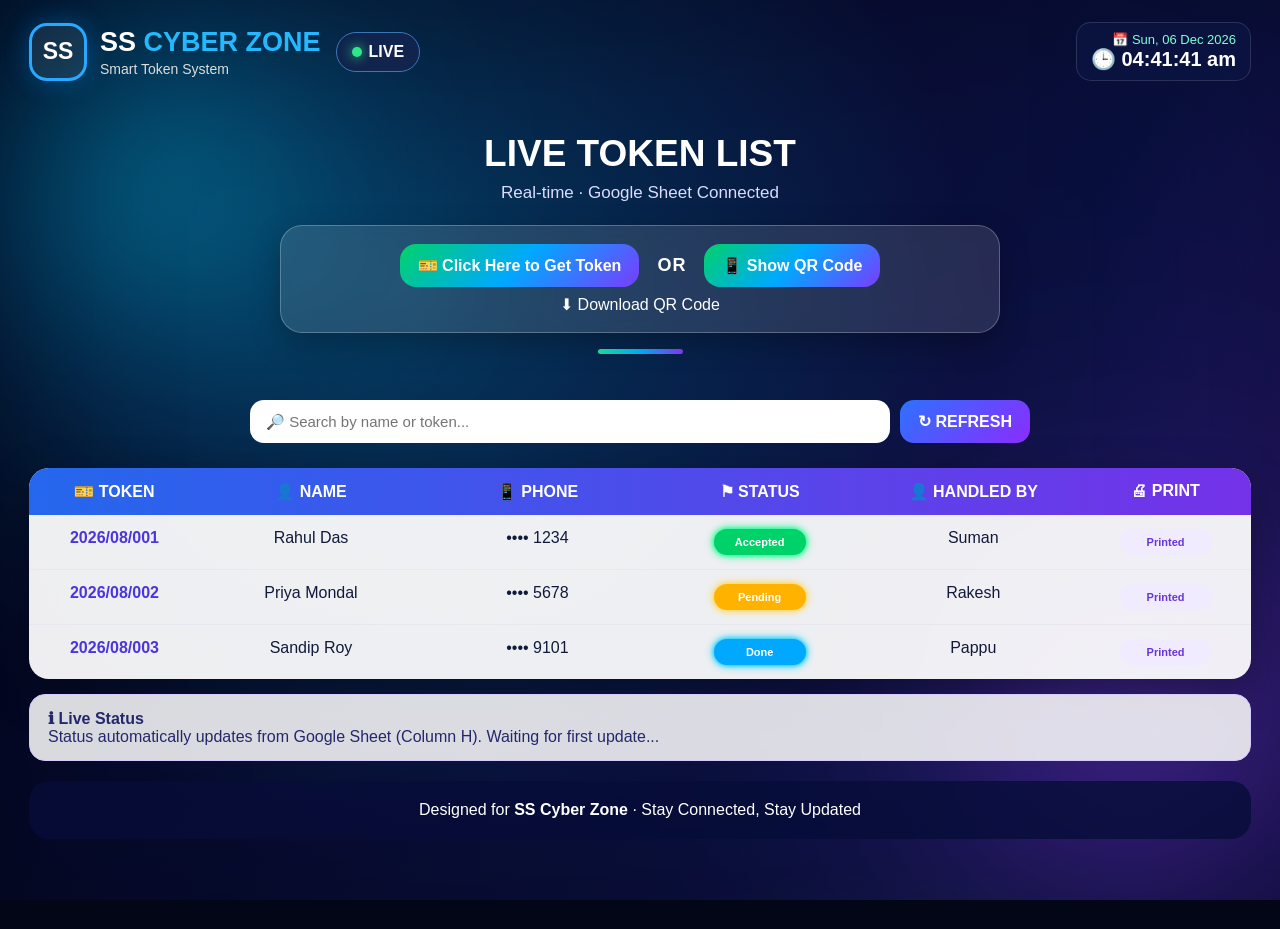
==== commit d5267145: "Update index.html" ====
--- a/index.html
+++ b/index.html
@@ -224,7 +224,8 @@
 
 <script>
 const GOOGLE_SHEET_ID = "1L9qM7ioM7x1hFzriVwcNiZ6Tj_W1MFf_9vbzHKYrZ0g";
-const GOOGLE_SHEET_URL = "https://docs.google.com/spreadsheets/d/" + GOOGLE_SHEET_ID + "/edit?usp=sharing";
+const GOOGLE_SHEET_URL = "https://docs.google.com/spreadsheets/d/1L9qM7ioM7x1hFzriVwcNiZ6Tj_W1MFf_9vbzHKYrZ0g/edit?usp=sharing";
+const scriptURL = "https://script.google.com/macros/s/AKfycbyaISMU5cyvK1ZD0R2Jbogg_SYLkUxa2kcGs90Qxl10DyRLx7eJoxPMyPcm1Gxe4-eJ0w/exec";
 </script>
 
 </head>
@@ -287,9 +288,12 @@
     ];
     render(); return;
   }
-  google.script.run.withSuccessHandler(d=>{rows=d||[];render();document.getElementById("updated").textContent=" Last update: "+new Date().toLocaleTimeString();})
-    .withFailureHandler(()=>document.getElementById("list").innerHTML='<div class="empty">Unable to load Google Sheet data.</div>')
-    .getTokenData(GOOGLE_SHEET_ID);
+fetch(scriptURL + "?action=getTokens")
+  .then(res => res.json())
+  .then(data => {
+      rows = data;
+      render();
+  });
 }
 function render(){
   const q=document.getElementById("search").value.toLowerCase().trim();
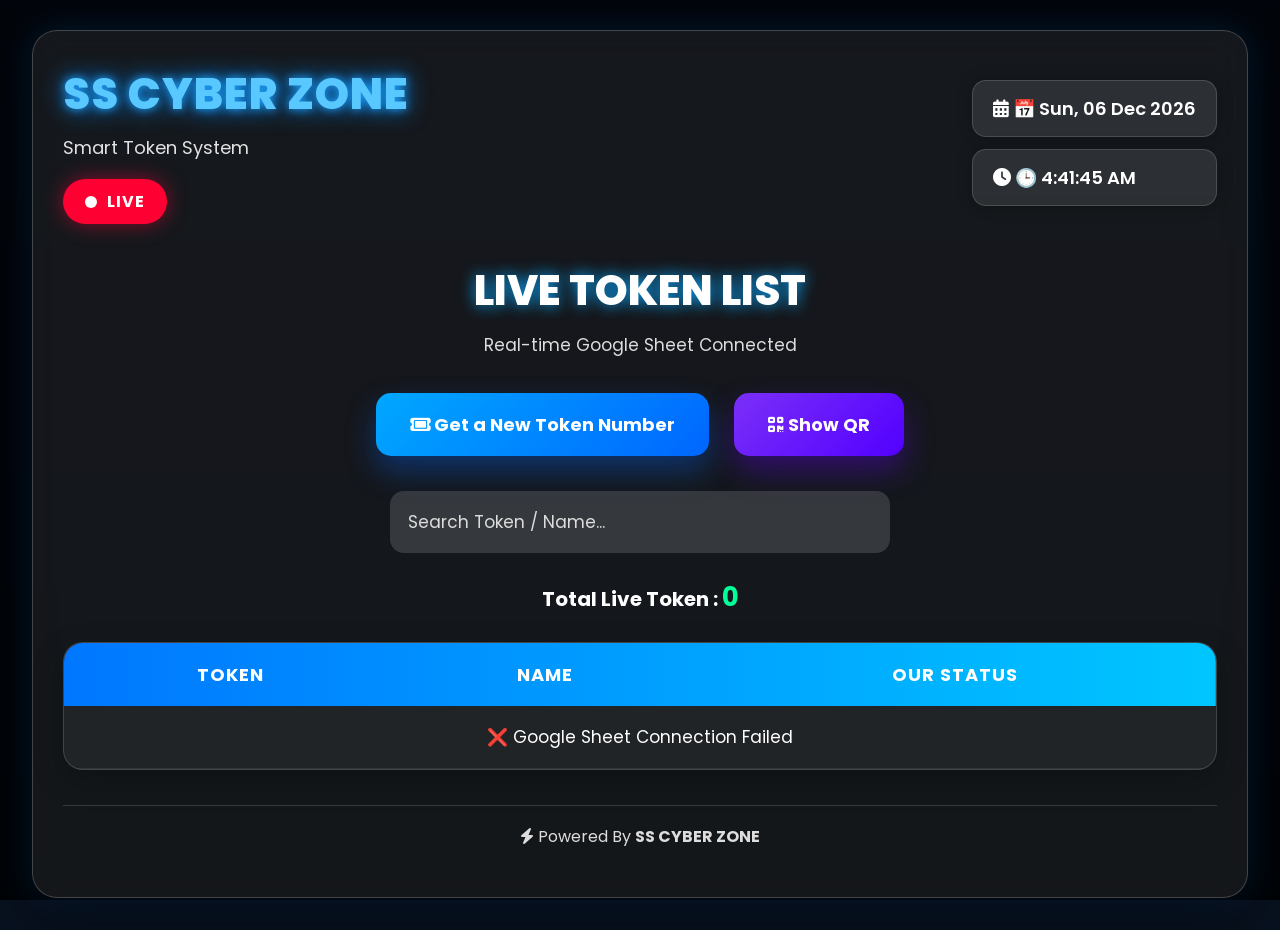
==== commit 56296413: "Add files via upload" ====
--- a/index.html
+++ b/index.html
@@ -1,324 +1,282 @@
-<!doctype html>
+<!DOCTYPE html>
 <html lang="en">
 <head>
-<meta charset="utf-8">
-<meta name="viewport" content="width=device-width,initial-scale=1">
-<title>SS Cyber Zone — Live Token</title>
-<style>
-*{box-sizing:border-box}
-html{scroll-behavior:smooth}
-body{
-  margin:0;font-family:Arial,Helvetica,sans-serif;color:#111a3a;
-  background:
-    radial-gradient(circle at 10% 15%,rgba(76,0,255,.32),transparent 30%),
-    radial-gradient(circle at 90% 25%,rgba(0,183,255,.25),transparent 30%),
-    linear-gradient(135deg,#05082d 0%,#10135d 42%,#30108b 100%);
-  min-height:100vh;
-}
-body:before{
-  content:"";position:fixed;inset:0;pointer-events:none;opacity:.16;
-  background-image:linear-gradient(115deg,transparent 45%,#7d5cff 46%,transparent 47%),
-                   linear-gradient(65deg,transparent 45%,#00c6ff 46%,transparent 47%);
-  background-size:170px 170px;
-}
-.wrap{max-width:1250px;margin:auto;padding:22px 14px 90px;position:relative}
-.top{display:flex;align-items:center;justify-content:space-between;gap:15px;color:#fff}
-.brand{display:flex;align-items:center;gap:13px}
-.logo{
-  width:58px;height:58px;border:3px solid #27a9ff;border-radius:18px;
-  display:grid;place-items:center;font-size:23px;font-weight:900;
-  background:rgba(255,255,255,.08);box-shadow:0 0 25px #008cff55
-}
-.brand h1{margin:0;font-size:27px}.brand h1 span{color:#24b8ff}
-.brand p{margin:3px 0 0;color:#ddd;font-size:14px}
-.live{border:1px solid #3d78b5;background:#10244d;padding:10px 15px;border-radius:25px;font-weight:bold}
-.dot{display:inline-block;width:10px;height:10px;background:#2ee889;border-radius:50%;margin-right:7px;box-shadow:0 0 12px #2ee889}
-.clock{margin-left:auto;color:#fff;text-align:right;background:#0d1644aa;border:1px solid #ffffff22;padding:9px 14px;border-radius:15px}
-.hero{text-align:center;color:#fff;padding:52px 10px 30px}
-.hero h2{font-size:37px;margin:0 0 8px}.hero p{margin:0;color:#d9ddff;font-size:17px}
-.line{width:85px;height:5px;background:linear-gradient(90deg,#1de9a6,#00b7ff,#8b38ff);border-radius:5px;margin:16px auto}
-.controls{display:flex;gap:10px;margin:0 auto 25px;max-width:780px}
-.search{flex:1;min-width:0;background:#fff;border:0;border-radius:14px;padding:13px 16px;font-size:15px;outline:none}
-button{border:0;border-radius:14px;padding:0 18px;background:linear-gradient(135deg,#2d72ff,#8b2cff);color:#fff;font-size:16px;font-weight:bold;cursor:pointer}
-.panel{background:#ffffffee;border-radius:20px;overflow:hidden;box-shadow:0 15px 45px #0005}
-.grid{display:grid;grid-template-columns:1fr 1.3fr 1.35fr 1.25fr 1.25fr 1fr}
-.cell{text-align:center;padding:14px 8px;white-space:nowrap;overflow:hidden;text-overflow:ellipsis}
-.head{background:linear-gradient(90deg,#2467ed,#7432e8);color:#fff;font-weight:800}
-.item{border-bottom:1px solid #e7e8ef}.item:last-child{border-bottom:0}
-.token{font-weight:900;color:#4a35df}
-.badge{display:inline-block;min-width:92px;padding:7px 10px;border-radius:18px;font-size:11px;font-weight:900;animation:statusGlow 1.5s ease-in-out infinite alternate}
-.pending{background:#ffb300;color:#fff;box-shadow:0 0 5px #ffd54f,0 0 10px #ffd54f}.accepted{background:#00d26a;color:#fff;box-shadow:0 0 5px #00ff88,0 0 10px #00ff88}
-.rejected{background:#ff3b3b;color:#fff;box-shadow:0 0 5px #ff4d4d,0 0 10px #ff4d4d}.done{background:#00a8ff;color:#fff;box-shadow:0 0 5px #00cfff,0 0 10px #00cfff}
-.print{background:#f0ebff;color:#6936d8}
-.info{margin-top:15px;background:#ffffffd9;border:1px solid #d6caff;border-radius:16px;padding:14px 18px;color:#23286b}
-.footer{margin-top:20px;color:#fff;text-align:center;padding:20px;background:#070d39cc;border-radius:20px}
-.empty{text-align:center;padding:45px;color:#6d7184}
-@media(max-width:760px){
-  .wrap{padding:12px 8px 55px}
-  .top{align-items:center;gap:8px}
-  .brand{gap:8px;min-width:0}
-  .brand h1{font-size:17px;white-space:nowrap}
-  .brand p{font-size:10px}
-  .logo{width:42px;height:42px;border-radius:13px;font-size:17px}
-  .clock{display:none}
-  .live{font-size:10px;padding:7px 9px;white-space:nowrap}
-
-  .hero{padding:28px 3px 18px}
-  .hero h2{font-size:24px}
-  .hero p{font-size:12px}
-
-  .token-box{padding:12px;border-radius:16px}
-  .button-row{gap:7px}
-  .get-token-btn{font-size:12px;padding:11px 10px;border-radius:12px}
-  .or-text{font-size:12px}
-  .download-link{font-size:12px}
-
-  .controls{
-    width:100%;
-    max-width:100%;
-    gap:6px;
-    margin-bottom:16px;
-  }
-  .search{
-    min-width:0;
-    width:100%;
-    padding:9px 10px;
-    border-radius:10px;
-    font-size:12px;
-  }
-  button{
-    flex:0 0 auto;
-    padding:0 10px;
-    min-height:34px;
-    border-radius:10px;
-    font-size:11px;
-  }
-
-  .panel{
-    overflow-x:hidden;
-    border-radius:14px;
-  }
-  .grid{
-    grid-template-columns:62px minmax(88px,1fr) 82px 76px minmax(78px,1fr);
-    min-width:0;
-  }
-  .cell{
-    padding:10px 5px;
-    font-size:11px;
-  }
-  .head .cell{
-    font-size:9px;
-    padding:8px 3px;
-  }
-  .badge{
-    min-width:0;
-    padding:5px 6px;
-    font-size:9px;
-  }
-  .info{
-    font-size:11px;
-    padding:11px 12px;
-  }
-  .footer{
-    font-size:11px;
-    padding:14px 10px;
-  }
-}
-
-.token-box{max-width:720px;margin:22px auto 10px;padding:18px;border-radius:22px;
-background:rgba(255,255,255,.12);border:1px solid rgba(255,255,255,.25);
-backdrop-filter:blur(10px);box-shadow:0 10px 30px rgba(0,0,0,.25)}
-.get-token-btn{display:inline-block;text-decoration:none;text-align:center;padding:12px 18px;
-border-radius:16px;background:linear-gradient(135deg,#00d26a,#00a8ff,#7a3cff);
-color:#fff;font-size:16px;font-weight:700;transition:.3s}
-.get-token-btn:hover{transform:scale(1.03)}
-@media(max-width:760px){.get-token-btn{font-size:17px;padding:15px}}
-
-
-.button-row{display:flex;align-items:center;justify-content:center;gap:18px;flex-wrap:nowrap}
-.or-text{color:#fff;font-size:18px;font-weight:800;letter-spacing:1px}
-.qr-panel{display:none;margin-top:12px}
-.qr-panel img{width:180px;border-radius:12px;background:#fff;padding:8px}
-.download-link{display:block;margin-top:8px;color:#fff;text-decoration:none}
-@keyframes statusGlow{0%{transform:scale(1);filter:brightness(1)}100%{transform:scale(1.03);filter:brightness(1.12)}}
-
-
-
-/* Full-page premium live wallpaper */
-body{
-  position:relative;
-  overflow-x:hidden;
-  background:#030617;
-}
-.live-wallpaper{
-  position:fixed;
-  inset:0;
-  width:100vw;
-  height:100vh;
-  z-index:0;
-  pointer-events:none;
-  overflow:hidden;
-  background:
-    radial-gradient(circle at 20% 20%,rgba(0,210,255,.22),transparent 28%),
-    radial-gradient(circle at 80% 30%,rgba(120,50,255,.25),transparent 30%),
-    radial-gradient(circle at 45% 90%,rgba(0,255,180,.14),transparent 26%),
-    linear-gradient(120deg,#02051c,#0a1040 45%,#170b4a 100%);
-  background-size:160% 160%;
-  animation:bgShift 20s ease-in-out infinite alternate;
-}
-.live-wallpaper:before,
-.live-wallpaper:after{
-  content:"";
-  position:absolute;
-  border-radius:50%;
-  pointer-events:none;
-  filter:blur(80px);
-  mix-blend-mode:screen;
-}
-.live-wallpaper:before{
-  width:55vw;
-  height:55vw;
-  left:-15vw;
-  top:-18vh;
-  background:radial-gradient(circle,#00cfff 0%,rgba(0,150,255,.18) 38%,transparent 70%);
-  opacity:.48;
-  animation:blueFloat 11s ease-in-out infinite alternate;
-}
-.live-wallpaper:after{
-  width:60vw;
-  height:60vw;
-  right:-18vw;
-  bottom:-22vh;
-  background:radial-gradient(circle,#963cff 0%,rgba(130,40,255,.18) 40%,transparent 72%);
-  opacity:.46;
-  animation:purpleFloat 13s ease-in-out infinite alternate;
-}
-.live-wallpaper{
-  box-shadow:inset 0 0 180px rgba(0,0,0,.28);
-}
-.wrap{
-  position:relative;
-  z-index:1;
-}
-@keyframes bgShift{
-  0%{background-position:0% 20%;transform:scale(1)}
-  50%{background-position:55% 70%}
-  100%{background-position:100% 20%;transform:scale(1.04)}
-}
-@keyframes blueFloat{
-  0%{transform:translate3d(0,0,0) scale(.85)}
-  50%{transform:translate3d(18vw,10vh,0) scale(1.05)}
-  100%{transform:translate3d(30vw,-4vh,0) scale(.92)}
-}
-@keyframes purpleFloat{
-  0%{transform:translate3d(0,0,0) scale(1)}
-  50%{transform:translate3d(-16vw,-10vh,0) scale(.82)}
-  100%{transform:translate3d(-30vw,3vh,0) scale(1.08)}
-}
-@media(prefers-reduced-motion:reduce){
-  .live-wallpaper,
-  .live-wallpaper:before,
-  .live-wallpaper:after{animation:none}
-}
-</style>
-
-<script>
-const GOOGLE_SHEET_ID = "1L9qM7ioM7x1hFzriVwcNiZ6Tj_W1MFf_9vbzHKYrZ0g";
-const GOOGLE_SHEET_URL = "https://docs.google.com/spreadsheets/d/1L9qM7ioM7x1hFzriVwcNiZ6Tj_W1MFf_9vbzHKYrZ0g/edit?usp=sharing";
-const scriptURL = "https://script.google.com/macros/s/AKfycbyaISMU5cyvK1ZD0R2Jbogg_SYLkUxa2kcGs90Qxl10DyRLx7eJoxPMyPcm1Gxe4-eJ0w/exec";
-</script>
+
+<meta charset="UTF-8">
+<meta name="viewport" content="width=device-width, initial-scale=1.0">
+
+<title>SS CYBER ZONE | Smart Token System</title>
+
+<link rel="preconnect" href="https://fonts.googleapis.com">
+
+<link rel="preconnect" href="https://fonts.gstatic.com" crossorigin>
+
+<link href="https://fonts.googleapis.com/css2?family=Poppins:wght@300;400;500;600;700;800&display=swap" rel="stylesheet">
+
+<link rel="stylesheet"
+href="https://cdnjs.cloudflare.com/ajax/libs/font-awesome/6.7.2/css/all.min.css"/>
+
+<link rel="stylesheet" href="style.css">
 
 </head>
+
 <body>
-<div class="live-wallpaper" aria-hidden="true"></div>
-<div class="wrap">
-  <div class="top">
-    <div class="brand">
-      <div class="logo">SS</div>
-      <div><h1>SS <span>CYBER ZONE</span></h1><p>Smart Token System</p></div>
-    </div>
-    <div class="live"><span class="dot"></span>LIVE</div>
-    <div class="clock" id="clock">--:--:--</div>
-  </div>
-
-  <section class="hero">
-    <h2>LIVE TOKEN LIST</h2>
-    <p>Real-time · Google Sheet Connected</p>
-    <div class="token-box">
-<div class="button-row">
-<a href="2.html" class="get-token-btn">🎫 Click Here to Get Token</a>
-<span class="or-text">OR</span><a href="#" class="get-token-btn" onclick="toggleQR();return false;">📱 Show QR Code</a>
-</div>
-<a class="download-link" href="qr.png" download>⬇ Download QR Code</a><div id="qrPanel" class="qr-panel"><img src="qr.png" alt="QR Code"></div>
-</div>
-    <div class="line"></div>
-  </section>
-
-  <div class="controls">
-    <input id="search" class="search" placeholder="🔎 Search by name or token..." oninput="render()">
-    <button onclick="load()">↻ REFRESH</button>
-  </div>
-
-  <section class="panel">
-    <div class="grid head">
-      <div class="cell">🎫 TOKEN</div><div class="cell">👤 NAME</div><div class="cell">📱 PHONE</div>
-      <div class="cell">⚑ STATUS</div><div class="cell">👤 HANDLED BY</div><div class="cell">🖨 PRINT</div>
-    </div>
-    <div id="list"><div class="empty">Loading live data...</div></div>
-  </section>
-
-  <div class="info">
-    <b>ℹ Live Status</b><br>
-    Status automatically updates from Google Sheet (Column H).
-    <span id="updated">Waiting for first update...</span>
-  </div>
-
-  <div class="footer">Designed for <b>SS Cyber Zone</b> · Stay Connected, Stay Updated</div>
-</div>
-
-<script>
-let rows=[];
-
-function load(){
-  if(typeof google==="undefined" || !google.script){
-    rows=[
-      {token:"2026/08/001",name:"Rahul Das",phone:"•••• 1234",status:"Accepted",handledBy:"Suman",print:"Printed"},
-      {token:"2026/08/002",name:"Priya Mondal",phone:"•••• 5678",status:"Pending",handledBy:"Rakesh",print:"Printed"},
-      {token:"2026/08/003",name:"Sandip Roy",phone:"•••• 9101",status:"Done",handledBy:"Pappu",print:"Printed"}
-    ];
-    render(); return;
-  }
-fetch(scriptURL + "?action=getTokens")
-  .then(res => res.json())
-  .then(data => {
-      rows = data;
-      render();
-  });
-}
-function render(){
-  const q=document.getElementById("search").value.toLowerCase().trim();
-  const list=document.getElementById("list");
-  const data=rows.filter(r=>String(r.token).toLowerCase().includes(q)||String(r.name).toLowerCase().includes(q));
-  if(!data.length){list.innerHTML='<div class="empty">No token found</div>';return;}
-  list.innerHTML=data.map(r=>{
-    const s=String(r.status||"Pending"), k=s.toLowerCase();
-    const cls=k==="accepted"?"accepted":k==="rejected"?"rejected":k==="done"?"done":"pending";
-    return `<div class="grid item">
-      <div class="cell token">${esc(r.token)}</div><div class="cell">${esc(r.name)}</div>
-      <div class="cell">${esc(r.phone)}</div><div class="cell"><span class="badge ${cls}">${esc(s)}</span></div>
-      <div class="cell">${esc(r.handledBy)}</div><div class="cell"><span class="badge print">${esc(r.print)}</span></div>
-    </div>`;
-  }).join("");
-}
-function esc(v){return String(v??"").replace(/[&<>"']/g,m=>({"&":"&amp;","<":"&lt;",">":"&gt;",'"':"&quot;","'":"&#039;"}[m]));}
-function tick(){
- const now=new Date();
- const date=now.toLocaleDateString('en-GB',{weekday:'short',day:'2-digit',month:'short',year:'numeric'});
- const time=now.toLocaleTimeString('en-IN',{hour:'2-digit',minute:'2-digit',second:'2-digit',hour12:true});
- document.getElementById('clock').innerHTML='<div style="font-size:13px;color:#7fffd4;">📅 '+date+'</div><div style="font-size:20px;font-weight:bold;color:#fff;">🕒 '+time+'</div>';
-}
-tick();setInterval(tick,1000);load();setInterval(load,5000);
-function toggleQR(){var p=document.getElementById('qrPanel');p.style.display=p.style.display==='block'?'none':'block';}
-</script>
+
+<div class="background"></div>
+
+<div class="overlay"></div>
+
+<div class="container">
+
+<!-- ================= HEADER ================= -->
+
+<header>
+
+<div class="logoSection">
+
+<h1>
+
+SS CYBER ZONE
+
+</h1>
+
+<p>
+
+Smart Token System
+
+</p>
+
+<div class="live">
+
+<span></span>
+
+LIVE
+
+</div>
+
+</div>
+
+<div class="dateTime">
+
+<div class="dateBox">
+
+<i class="fa-solid fa-calendar-days"></i>
+
+<span id="date"></span>
+
+</div>
+
+<div class="timeBox">
+
+<i class="fa-solid fa-clock"></i>
+
+<span id="time"></span>
+
+</div>
+
+</div>
+
+</header>
+
+<!-- ================= TITLE ================= -->
+
+<div class="title">
+
+<h2>
+
+LIVE TOKEN LIST
+
+</h2>
+
+<p>
+
+Real-time Google Sheet Connected
+
+</p>
+
+</div>
+
+<!-- ================= BUTTON ================= -->
+
+<div class="buttonArea">
+
+<a
+
+href="https://sscyberzone26-max.github.io/token-generator2/"
+
+target="_blank"
+
+class="btn primary">
+
+<i class="fa-solid fa-ticket"></i>
+
+Get a New Token Number
+
+</a>
+
+<button
+
+id="showQR"
+
+class="btn secondary">
+
+<i class="fa-solid fa-qrcode"></i>
+
+Show QR
+
+</button>
+
+</div>
+
+<!-- ================= SEARCH ================= -->
+
+<div class="searchBox">
+
+<input
+
+type="text"
+
+id="search"
+
+placeholder="Search Token / Name...">
+
+</div>
+
+<!-- ================= COUNTER ================= -->
+
+<div class="counter">
+
+Total Live Token :
+
+<span id="totalToken">
+
+0
+
+</span>
+
+</div>
+
+<!-- ================= TABLE ================= -->
+
+<div class="tableContainer">
+
+<table>
+
+<thead>
+
+<tr>
+
+<th>
+
+Token
+
+</th>
+
+<th>
+
+Name
+
+</th>
+
+<th>
+
+Our Status
+
+</th>
+
+</tr>
+
+</thead>
+
+<tbody id="tableBody">
+
+<tr>
+
+<td colspan="3">
+
+Loading...
+
+</td>
+
+</tr>
+
+</tbody>
+
+</table>
+
+</div>
+
+<!-- ================= FOOTER ================= -->
+
+<footer>
+
+<i class="fa-solid fa-bolt"></i>
+
+Powered By
+
+<b>
+
+SS CYBER ZONE
+
+</b>
+
+</footer>
+
+</div>
+
+<!-- ================= QR MODAL ================= -->
+
+<div
+
+class="modal"
+
+id="qrModal">
+
+<div class="modalBox">
+
+<span
+
+id="closeQR"
+
+class="close">
+
+×
+
+</span>
+
+<h2>
+
+Scan QR
+
+</h2>
+
+<img
+
+src="qr.png"
+
+class="qrImage"
+
+alt="QR">
+
+<a
+
+href="qr.png"
+
+download
+
+class="download">
+
+<i class="fa-solid fa-download"></i>
+
+Download QR
+
+</a>
+
+</div>
+
+</div>
+
+<script src="script.js"></script>
+
 </body>
-</html>
+</html>
--- a/style.css
+++ b/style.css
@@ -0,0 +1,729 @@
+/* =====================================
+   SS CYBER ZONE
+   Smart Token System
+   Version 2.0
+====================================== */
+
+*{
+margin:0;
+padding:0;
+box-sizing:border-box;
+font-family:'Poppins',sans-serif;
+}
+
+html{
+scroll-behavior:smooth;
+}
+
+body{
+
+min-height:100vh;
+
+background:#08111f;
+
+overflow-x:hidden;
+
+color:#fff;
+
+}
+
+/* ---------------- Background ---------------- */
+
+.background{
+
+position:fixed;
+
+top:0;
+left:0;
+
+width:100%;
+height:100%;
+
+background-image:
+
+linear-gradient(rgba(0,0,0,.55),rgba(0,0,0,.70)),
+
+url("https://images.unsplash.com/photo-1497366811353-6870744d04b2?auto=format&fit=crop&w=1920&q=80");
+
+background-size:cover;
+
+background-position:center;
+
+background-repeat:no-repeat;
+
+z-index:-3;
+
+animation:bgZoom 20s infinite alternate;
+
+}
+
+@keyframes bgZoom{
+
+from{
+
+transform:scale(1);
+
+}
+
+to{
+
+transform:scale(1.08);
+
+}
+
+}
+
+.overlay{
+
+position:fixed;
+
+top:0;
+left:0;
+
+width:100%;
+height:100%;
+
+backdrop-filter:blur(5px);
+
+background:rgba(0,0,0,.18);
+
+z-index:-2;
+
+}
+
+/* ---------------- Main Card ---------------- */
+
+.container{
+
+width:95%;
+
+max-width:1450px;
+
+margin:30px auto;
+
+padding:30px;
+
+border-radius:25px;
+
+background:rgba(255,255,255,.08);
+
+border:1px solid rgba(255,255,255,.20);
+
+backdrop-filter:blur(18px);
+
+box-shadow:
+
+0 20px 60px rgba(0,0,0,.45),
+
+0 0 35px rgba(0,140,255,.18);
+
+}
+
+/* ---------------- Header ---------------- */
+
+header{
+
+display:flex;
+
+justify-content:space-between;
+
+align-items:center;
+
+flex-wrap:wrap;
+
+gap:20px;
+
+margin-bottom:25px;
+
+}
+
+.logoSection h1{
+
+font-size:44px;
+
+font-weight:800;
+
+letter-spacing:1px;
+
+color:#58c8ff;
+
+text-shadow:
+
+0 0 10px #1fa3ff,
+
+0 0 25px #008cff;
+
+}
+
+.logoSection p{
+
+margin-top:8px;
+
+font-size:18px;
+
+color:#e2e2e2;
+
+}
+
+.live{
+
+display:inline-flex;
+
+align-items:center;
+
+gap:10px;
+
+margin-top:18px;
+
+padding:10px 22px;
+
+border-radius:50px;
+
+background:#ff0033;
+
+font-weight:700;
+
+letter-spacing:1px;
+
+box-shadow:0 0 20px rgba(255,0,60,.5);
+
+}
+
+.live span{
+
+width:12px;
+
+height:12px;
+
+border-radius:50%;
+
+background:#fff;
+
+animation:blink 1s infinite;
+
+}
+
+@keyframes blink{
+
+50%{
+
+opacity:.2;
+
+}
+
+}
+
+/* ---------------- Date Time ---------------- */
+
+.dateTime{
+
+display:flex;
+
+flex-direction:column;
+
+gap:12px;
+
+}
+
+.dateBox,
+.timeBox{
+
+padding:14px 20px;
+
+border-radius:14px;
+
+background:rgba(255,255,255,.10);
+
+border:1px solid rgba(255,255,255,.15);
+
+font-size:18px;
+
+font-weight:600;
+
+box-shadow:0 0 15px rgba(0,0,0,.25);
+
+}
+
+/* ---------------- Title ---------------- */
+
+.title{
+
+text-align:center;
+
+margin:35px 0;
+
+}
+
+.title h2{
+
+font-size:42px;
+
+font-weight:800;
+
+color:#ffffff;
+
+text-shadow:0 0 15px #0aa8ff;
+
+}
+
+.title p{
+
+margin-top:10px;
+
+font-size:17px;
+
+color:#dddddd;
+
+}
+
+/* ---------------- Buttons ---------------- */
+
+.buttonArea{
+
+display:flex;
+
+justify-content:center;
+
+flex-wrap:wrap;
+
+gap:25px;
+
+margin-bottom:35px;
+
+}
+
+.btn{
+
+text-decoration:none;
+
+padding:18px 34px;
+
+border-radius:15px;
+
+font-size:18px;
+
+font-weight:700;
+
+transition:.35s;
+
+cursor:pointer;
+
+border:none;
+
+}
+
+.primary{
+
+background:linear-gradient(135deg,#00a8ff,#0066ff);
+
+color:#fff;
+
+box-shadow:0 15px 30px rgba(0,102,255,.35);
+
+}
+
+.secondary{
+
+background:linear-gradient(135deg,#7b2ff7,#5200ff);
+
+color:#fff;
+
+box-shadow:0 15px 30px rgba(98,0,255,.35);
+
+}
+
+.btn:hover{
+
+transform:translateY(-5px) scale(1.04);
+
+}
+
+/* ---------------- Search ---------------- */
+
+.searchBox{
+
+margin:0 auto 25px;
+
+max-width:500px;
+
+}
+
+.searchBox input{
+
+width:100%;
+
+padding:18px;
+
+border-radius:14px;
+
+border:none;
+
+outline:none;
+
+font-size:17px;
+
+background:rgba(255,255,255,.14);
+
+color:#fff;
+
+}
+
+.searchBox input::placeholder{
+
+color:#ddd;
+
+}
+
+/* ---------------- Counter ---------------- */
+
+.counter{
+
+text-align:center;
+
+font-size:20px;
+
+font-weight:700;
+
+margin-bottom:25px;
+
+}
+
+.counter span{
+
+color:#00ff99;
+
+font-size:26px;
+
+}
+/* ===========================
+   TABLE DESIGN
+=========================== */
+
+.tableContainer{
+    width:100%;
+    overflow-x:auto;
+    border-radius:20px;
+    background:rgba(255,255,255,.06);
+    border:1px solid rgba(255,255,255,.15);
+    box-shadow:0 10px 30px rgba(0,0,0,.25);
+}
+
+table{
+    width:100%;
+    border-collapse:collapse;
+    min-width:900px;
+}
+
+thead{
+    background:linear-gradient(90deg,#0077ff,#00c6ff);
+}
+
+thead th{
+    padding:18px;
+    font-size:18px;
+    color:#fff;
+    text-transform:uppercase;
+    letter-spacing:1px;
+}
+
+tbody tr{
+    transition:.3s;
+}
+
+tbody tr:nth-child(even){
+    background:rgba(255,255,255,.03);
+}
+
+tbody tr:hover{
+    background:rgba(0,153,255,.18);
+    transform:scale(1.01);
+}
+
+tbody td{
+    padding:18px;
+    text-align:center;
+    border-bottom:1px solid rgba(255,255,255,.08);
+    font-size:17px;
+    color:#fff;
+}
+
+
+/* ===========================
+   STATUS BADGE
+=========================== */
+
+.status{
+    padding:8px 16px;
+    border-radius:30px;
+    font-weight:700;
+    display:inline-block;
+}
+
+.waiting{
+    background:#0d6efd;
+    color:#fff;
+}
+
+.processing{
+    background:#ff9800;
+    color:#fff;
+}
+
+.completed{
+    background:#00c853;
+    color:#fff;
+}
+
+.pending{
+    background:#ff1744;
+    color:#fff;
+}
+
+
+/* ===========================
+   QR MODAL
+=========================== */
+
+.modal{
+
+display:none;
+
+position:fixed;
+
+left:0;
+top:0;
+
+width:100%;
+height:100%;
+
+background:rgba(0,0,0,.85);
+
+justify-content:center;
+
+align-items:center;
+
+z-index:99999;
+
+}
+
+.modalBox{
+
+width:380px;
+
+background:#fff;
+
+color:#222;
+
+border-radius:20px;
+
+padding:25px;
+
+text-align:center;
+
+animation:popup .35s;
+
+position:relative;
+
+}
+
+@keyframes popup{
+
+from{
+
+transform:scale(.8);
+
+opacity:0;
+
+}
+
+to{
+
+transform:scale(1);
+
+opacity:1;
+
+}
+
+}
+
+.close{
+
+position:absolute;
+
+top:12px;
+
+right:18px;
+
+font-size:35px;
+
+cursor:pointer;
+
+}
+
+.qrImage{
+
+width:260px;
+
+margin:20px auto;
+
+display:block;
+
+border-radius:10px;
+
+}
+
+.download{
+
+display:inline-block;
+
+margin-top:15px;
+
+padding:12px 22px;
+
+background:#0077ff;
+
+color:#fff;
+
+text-decoration:none;
+
+border-radius:10px;
+
+font-weight:600;
+
+transition:.3s;
+
+}
+
+.download:hover{
+
+background:#0056d6;
+
+}
+
+
+/* ===========================
+   FOOTER
+=========================== */
+
+footer{
+
+margin-top:35px;
+
+padding:18px;
+
+text-align:center;
+
+font-size:16px;
+
+color:#ddd;
+
+border-top:1px solid rgba(255,255,255,.15);
+
+}
+
+
+/* ===========================
+   MOBILE
+=========================== */
+
+@media(max-width:900px){
+
+.container{
+
+padding:15px;
+
+}
+
+header{
+
+flex-direction:column;
+
+text-align:center;
+
+}
+
+.logoSection h1{
+
+font-size:30px;
+
+}
+
+.title h2{
+
+font-size:30px;
+
+}
+
+.buttonArea{
+
+flex-direction:column;
+
+}
+
+.btn{
+
+width:100%;
+
+text-align:center;
+
+}
+
+.dateTime{
+
+width:100%;
+
+}
+
+.dateBox,
+.timeBox{
+
+text-align:center;
+
+}
+
+.searchBox{
+
+max-width:100%;
+
+}
+
+.modalBox{
+
+width:95%;
+
+}
+
+.qrImage{
+
+width:220px;
+
+}
+
+}
+
+
+/* ===========================
+   SCROLL BAR
+=========================== */
+
+::-webkit-scrollbar{
+
+width:10px;
+
+height:10px;
+
+}
+
+::-webkit-scrollbar-thumb{
+
+background:#0099ff;
+
+border-radius:20px;
+
+}
+
+::-webkit-scrollbar-track{
+
+background:#0b1726;
+
+}
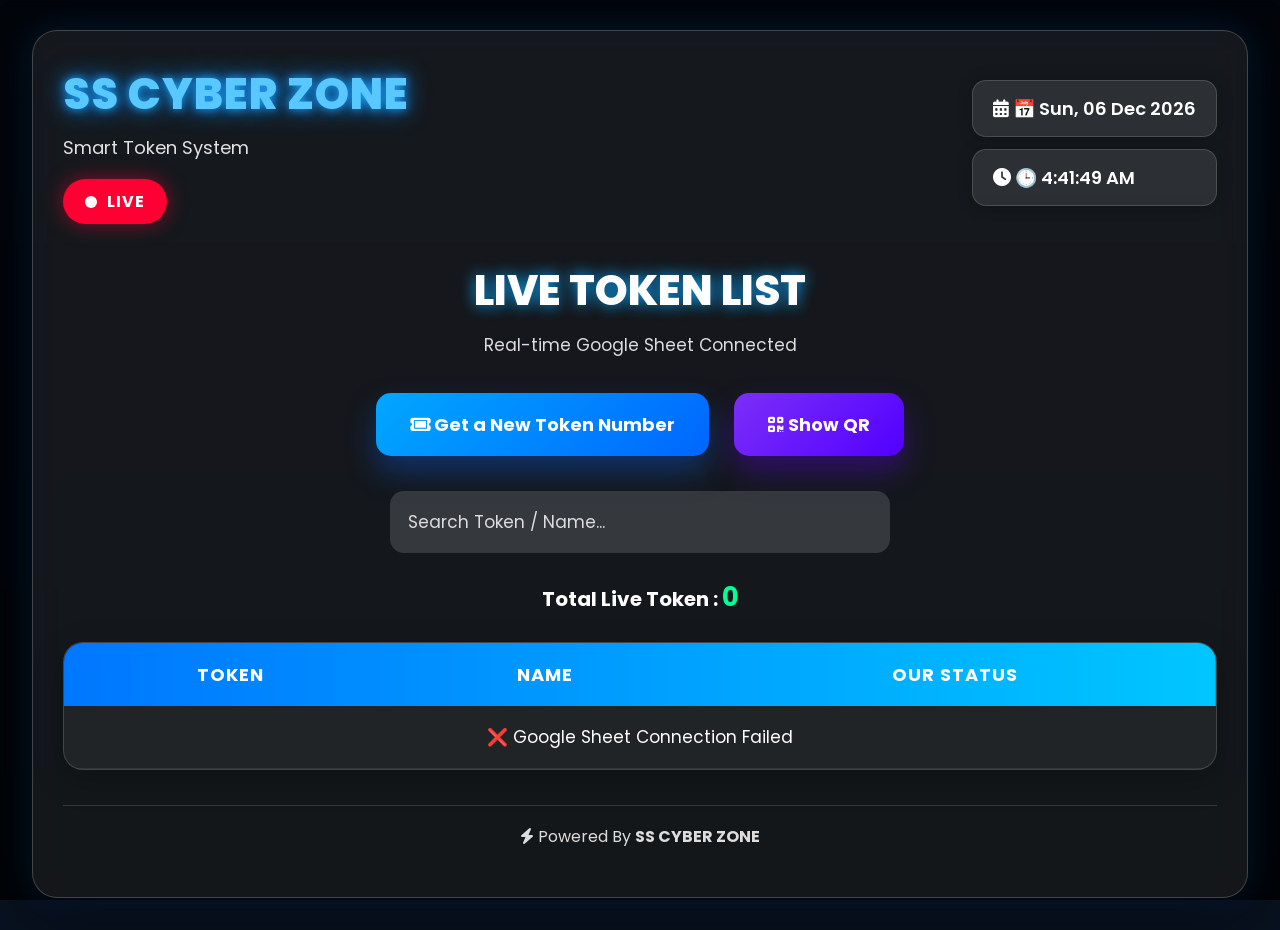
==== commit 6bd756a3: "Rename indexold1.html to index.html" ====
--- a/index.html
+++ b/index.html
@@ -279,4 +279,4 @@
 <script src="script.js"></script>
 
 </body>
-</html>+</html>
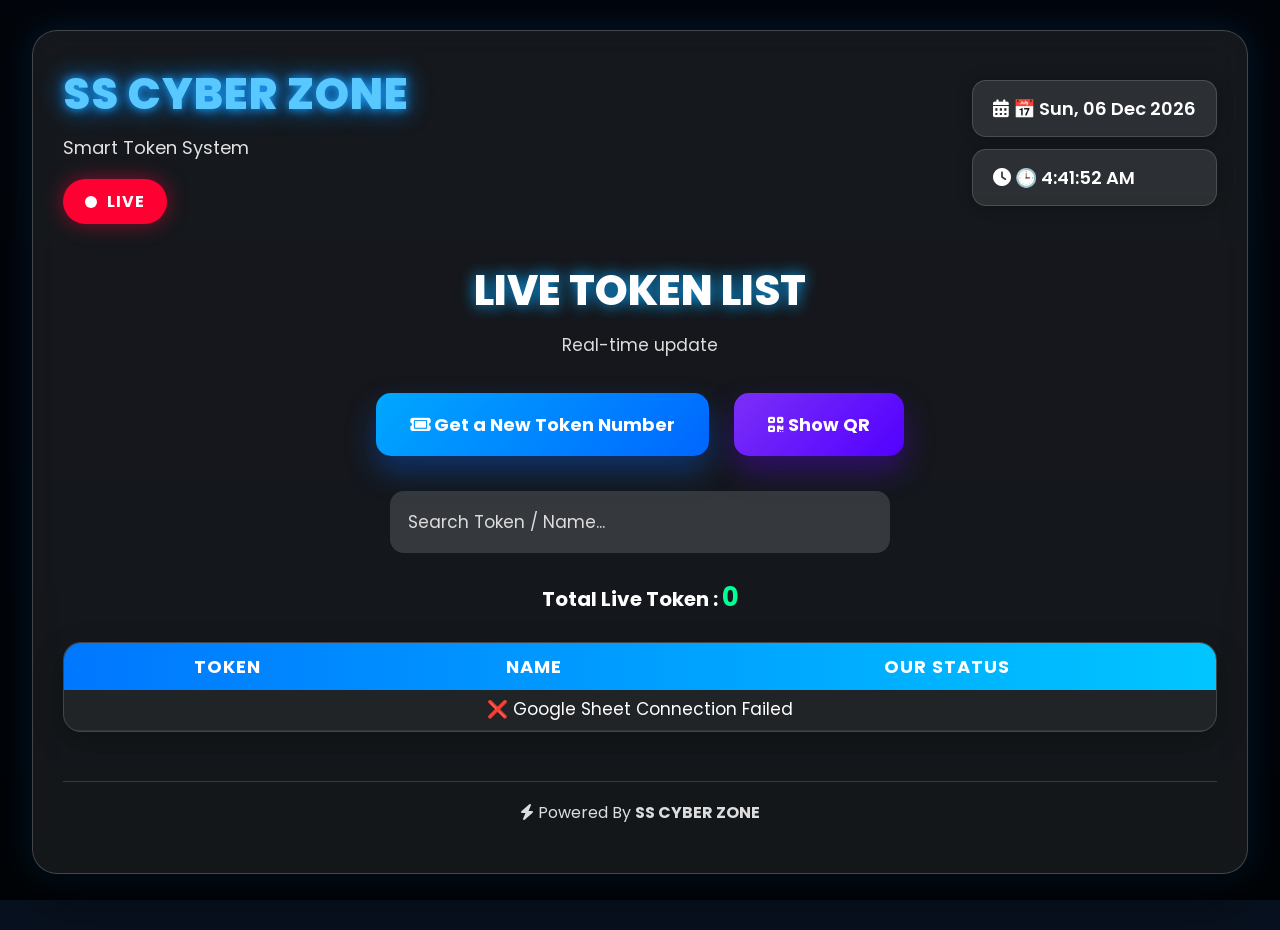
==== commit b0c99723: "Update index.html" ====
--- a/index.html
+++ b/index.html
@@ -8,7 +8,6 @@
 <title>SS CYBER ZONE | Smart Token System</title>
 
 <link rel="preconnect" href="https://fonts.googleapis.com">
-
 <link rel="preconnect" href="https://fonts.gstatic.com" crossorigin>
 
 <link href="https://fonts.googleapis.com/css2?family=Poppins:wght@300;400;500;600;700;800&display=swap" rel="stylesheet">
@@ -18,6 +17,138 @@
 
 <link rel="stylesheet" href="style.css">
 
+<style>
+
+/* ===============================
+   COMPACT TOKEN TABLE
+================================ */
+
+.tableContainer {
+    width: 100%;
+    overflow-x: auto;
+    margin-top: 10px;
+    border-radius: 18px;
+}
+
+.tableContainer table {
+    width: 100%;
+    border-collapse: collapse;
+}
+
+.tableContainer thead th {
+    padding: 10px 12px !important;
+    height: 42px;
+}
+
+.tableContainer tbody td {
+    padding: 7px 12px !important;
+    height: 40px;
+    line-height: 1.15;
+}
+
+.tableContainer tbody tr {
+    height: 40px;
+}
+
+/* ===============================
+   PAGINATION
+================================ */
+
+.pagination {
+    display: flex;
+    justify-content: center;
+    align-items: center;
+    gap: 6px;
+    margin: 14px 0 8px;
+    flex-wrap: wrap;
+}
+
+.pagination button {
+    min-width: 34px;
+    height: 34px;
+    padding: 0 10px;
+
+    border: 1px solid rgba(255,255,255,0.20);
+    border-radius: 9px;
+
+    background: rgba(255,255,255,0.08);
+    color: white;
+
+    font-family: Poppins, sans-serif;
+    font-size: 13px;
+    font-weight: 600;
+
+    cursor: pointer;
+
+    transition: all 0.2s ease;
+}
+
+.pagination button:hover {
+    background: rgba(255,255,255,0.18);
+    transform: translateY(-1px);
+}
+
+.pagination button.active {
+    background: #08aaff;
+    border-color: #08aaff;
+    color: white;
+    box-shadow: 0 0 10px rgba(8,170,255,0.35);
+}
+
+.pagination button:disabled {
+    opacity: 0.4;
+    cursor: not-allowed;
+    transform: none;
+}
+
+.pagination .dots {
+    color: rgba(255,255,255,0.7);
+    padding: 0 3px;
+    font-weight: bold;
+}
+
+.pageInfo {
+    text-align: center;
+    font-size: 11px;
+    color: rgba(255,255,255,0.65);
+    margin-bottom: 8px;
+}
+
+/* Mobile */
+
+@media(max-width:600px){
+
+    .tableContainer thead th {
+        padding: 8px 7px !important;
+        font-size: 12px;
+    }
+
+    .tableContainer tbody td {
+        padding: 6px 7px !important;
+        font-size: 12px;
+        height: 36px;
+    }
+
+    .tableContainer tbody tr {
+        height: 36px;
+    }
+
+    .pagination {
+        gap: 4px;
+        margin-top: 10px;
+    }
+
+    .pagination button {
+        min-width: 30px;
+        height: 30px;
+        padding: 0 7px;
+        font-size: 11px;
+    }
+
+}
+
+</style>
+
 </head>
 
 <body>
@@ -35,23 +166,16 @@
 <div class="logoSection">
 
 <h1>
-
 SS CYBER ZONE
-
 </h1>
 
 <p>
-
 Smart Token System
-
 </p>
 
 <div class="live">
-
 <span></span>
-
 LIVE
-
 </div>
 
 </div>
@@ -78,34 +202,29 @@
 
 </header>
 
+
 <!-- ================= TITLE ================= -->
 
 <div class="title">
 
 <h2>
-
 LIVE TOKEN LIST
-
 </h2>
 
 <p>
-
-Real-time Google Sheet Connected
-
+Real-time update
 </p>
 
 </div>
 
+
 <!-- ================= BUTTON ================= -->
 
 <div class="buttonArea">
 
 <a
-
-href="https://sscyberzone26-max.github.io/token-generator2/"
-
+href="https://sscyberzone26-max.github.io/SS-CYBER-ZONE/"
 target="_blank"
-
 class="btn primary">
 
 <i class="fa-solid fa-ticket"></i>
@@ -114,10 +233,9 @@
 
 </a>
 
+
 <button
-
 id="showQR"
-
 class="btn secondary">
 
 <i class="fa-solid fa-qrcode"></i>
@@ -128,20 +246,19 @@
 
 </div>
 
+
 <!-- ================= SEARCH ================= -->
 
 <div class="searchBox">
 
 <input
-
 type="text"
-
 id="search"
-
 placeholder="Search Token / Name...">
 
 </div>
 
+
 <!-- ================= COUNTER ================= -->
 
 <div class="counter">
@@ -149,13 +266,12 @@
 Total Live Token :
 
 <span id="totalToken">
-
 0
-
 </span>
 
 </div>
 
+
 <!-- ================= TABLE ================= -->
 
 <div class="tableContainer">
@@ -167,21 +283,15 @@
 <tr>
 
 <th>
-
 Token
-
 </th>
 
 <th>
-
 Name
-
 </th>
 
 <th>
-
 Our Status
-
 </th>
 
 </tr>
@@ -193,9 +303,7 @@
 <tr>
 
 <td colspan="3">
-
 Loading...
-
 </td>
 
 </tr>
@@ -206,6 +314,17 @@
 
 </div>
 
+
+<!-- ================= PAGE INFO ================= -->
+
+<div id="pageInfo" class="pageInfo"></div>
+
+
+<!-- ================= PAGINATION ================= -->
+
+<div id="pagination" class="pagination"></div>
+
+
 <!-- ================= FOOTER ================= -->
 
 <footer>
@@ -215,55 +334,40 @@
 Powered By
 
 <b>
-
 SS CYBER ZONE
-
 </b>
 
 </footer>
 
 </div>
 
+
 <!-- ================= QR MODAL ================= -->
 
 <div
-
 class="modal"
-
 id="qrModal">
 
 <div class="modalBox">
 
 <span
-
 id="closeQR"
-
 class="close">
-
 ×
-
 </span>
 
 <h2>
-
 Scan QR
-
 </h2>
 
 <img
-
 src="qr.png"
-
 class="qrImage"
-
 alt="QR">
 
 <a
-
 href="qr.png"
-
 download
-
 class="download">
 
 <i class="fa-solid fa-download"></i>
@@ -276,7 +380,430 @@
 
 </div>
 
+
+<!-- ================= EXISTING SCRIPT ================= -->
+
 <script src="script.js"></script>
+
+
+<!-- ================= PAGINATION SCRIPT ================= -->
+
+<script>
+
+(function(){
+
+    const ROWS_PER_PAGE = 25;
+
+    let currentPage = 1;
+
+    const tableBody = document.getElementById("tableBody");
+    const pagination = document.getElementById("pagination");
+    const pageInfo = document.getElementById("pageInfo");
+    const searchInput = document.getElementById("search");
+
+    let allRows = [];
+
+    /* ===============================
+       GET REAL TOKEN ROWS
+    =============================== */
+
+    function getRows(){
+
+        if(!tableBody) return [];
+
+        return Array.from(
+            tableBody.querySelectorAll("tr")
+        ).filter(row => {
+
+            const cells = row.querySelectorAll("td");
+
+            return cells.length >= 3;
+
+        });
+
+    }
+
+
+    /* ===============================
+       SEARCH FILTER
+    =============================== */
+
+    function getFilteredRows(){
+
+        const searchValue =
+            searchInput ?
+            searchInput.value.trim().toLowerCase() :
+            "";
+
+        const rows = getRows();
+
+        if(!searchValue){
+
+            return rows;
+
+        }
+
+        return rows.filter(row => {
+
+            return row.innerText
+                .toLowerCase()
+                .includes(searchValue);
+
+        });
+
+    }
+
+
+    /* ===============================
+       PAGINATION
+    =============================== */
+
+    function renderPagination(totalRows){
+
+        pagination.innerHTML = "";
+
+        const totalPages =
+            Math.ceil(totalRows / ROWS_PER_PAGE);
+
+
+        if(totalPages <= 1){
+
+            pageInfo.innerHTML =
+                totalRows > 0
+                ? "Showing " + totalRows + " token(s)"
+                : "";
+
+            return;
+
+        }
+
+
+        /* PREVIOUS */
+
+        const prev =
+            document.createElement("button");
+
+        prev.innerHTML =
+            '<i class="fa-solid fa-chevron-left"></i>';
+
+        prev.disabled =
+            currentPage === 1;
+
+        prev.onclick = function(){
+
+            if(currentPage > 1){
+
+                currentPage--;
+
+                render();
+
+                window.scrollTo({
+                    top: 0,
+                    behavior: "smooth"
+                });
+
+            }
+
+        };
+
+        pagination.appendChild(prev);
+
+
+        /* PAGE NUMBERS */
+
+        let startPage =
+            Math.max(1, currentPage - 2);
+
+        let endPage =
+            Math.min(totalPages, currentPage + 2);
+
+
+        if(startPage > 1){
+
+            addPageButton(1);
+
+            if(startPage > 2){
+
+                addDots();
+
+            }
+
+        }
+
+
+        for(
+            let i = startPage;
+            i <= endPage;
+            i++
+        ){
+
+            addPageButton(i);
+
+        }
+
+
+        if(endPage < totalPages){
+
+            if(endPage < totalPages - 1){
+
+                addDots();
+
+            }
+
+            addPageButton(totalPages);
+
+        }
+
+
+        /* NEXT */
+
+        const next =
+            document.createElement("button");
+
+        next.innerHTML =
+            '<i class="fa-solid fa-chevron-right"></i>';
+
+        next.disabled =
+            currentPage === totalPages;
+
+        next.onclick = function(){
+
+            if(currentPage < totalPages){
+
+                currentPage++;
+
+                render();
+
+                window.scrollTo({
+                    top: 0,
+                    behavior: "smooth"
+                });
+
+            }
+
+        };
+
+        pagination.appendChild(next);
+
+
+        pageInfo.innerHTML =
+            "Page " +
+            currentPage +
+            " of " +
+            totalPages;
+
+    }
+
+
+    /* ===============================
+       PAGE BUTTON
+    =============================== */
+
+    function addPageButton(page){
+
+        const button =
+            document.createElement("button");
+
+        button.textContent = page;
+
+        if(page === currentPage){
+
+            button.classList.add("active");
+
+        }
+
+        button.onclick = function(){
+
+            currentPage = page;
+
+            render();
+
+            window.scrollTo({
+                top: 0,
+                behavior: "smooth"
+            });
+
+        };
+
+        pagination.appendChild(button);
+
+    }
+
+
+    /* ===============================
+       DOTS
+    =============================== */
+
+    function addDots(){
+
+        const dots =
+            document.createElement("span");
+
+        dots.className = "dots";
+
+        dots.textContent = "...";
+
+        pagination.appendChild(dots);
+
+    }
+
+
+    /* ===============================
+       MAIN RENDER
+    =============================== */
+
+    function render(){
+
+        const rows =
+            getFilteredRows();
+
+        const totalRows =
+            rows.length;
+
+        const totalPages =
+            Math.max(
+                1,
+                Math.ceil(
+                    totalRows / ROWS_PER_PAGE
+                )
+            );
+
+
+        if(currentPage > totalPages){
+
+            currentPage = totalPages;
+
+        }
+
+
+        /* Hide ALL rows */
+
+        const allTableRows =
+            getRows();
+
+        allTableRows.forEach(row => {
+
+            row.style.display = "none";
+
+        });
+
+
+        /* Show current 25 rows */
+
+        const start =
+            (currentPage - 1) *
+            ROWS_PER_PAGE;
+
+        const end =
+            start + ROWS_PER_PAGE;
+
+
+        rows.slice(start, end)
+            .forEach(row => {
+
+                row.style.display = "";
+
+            });
+
+
+        /* PAGE INFO */
+
+        if(totalRows === 0){
+
+            pageInfo.innerHTML = "";
+
+        }else{
+
+            const from =
+                start + 1;
+
+            const to =
+                Math.min(
+                    end,
+                    totalRows
+                );
+
+            pageInfo.innerHTML =
+                "Showing " +
+                from +
+                " - " +
+                to +
+                " of " +
+                totalRows;
+
+        }
+
+
+        renderPagination(totalRows);
+
+    }
+
+
+    /* ===============================
+       SEARCH EVENT
+    =============================== */
+
+    if(searchInput){
+
+        searchInput.addEventListener(
+            "input",
+            function(){
+
+                currentPage = 1;
+
+                setTimeout(
+                    render,
+                    50
+                );
+
+            }
+        );
+
+    }
+
+
+    /* ===============================
+       WATCH LIVE TOKEN UPDATE
+    =============================== */
+
+    const observer =
+        new MutationObserver(function(){
+
+            setTimeout(
+                render,
+                50
+            );
+
+        });
+
+
+    observer.observe(
+        tableBody,
+        {
+            childList: true,
+            subtree: true
+        }
+    );
+
+
+    /* ===============================
+       INITIAL LOAD
+    =============================== */
+
+    setTimeout(
+        render,
+        500
+    );
+
+
+    setInterval(
+        render,
+        2000
+    );
+
+})();
+
+</script>
 
 </body>
 </html>
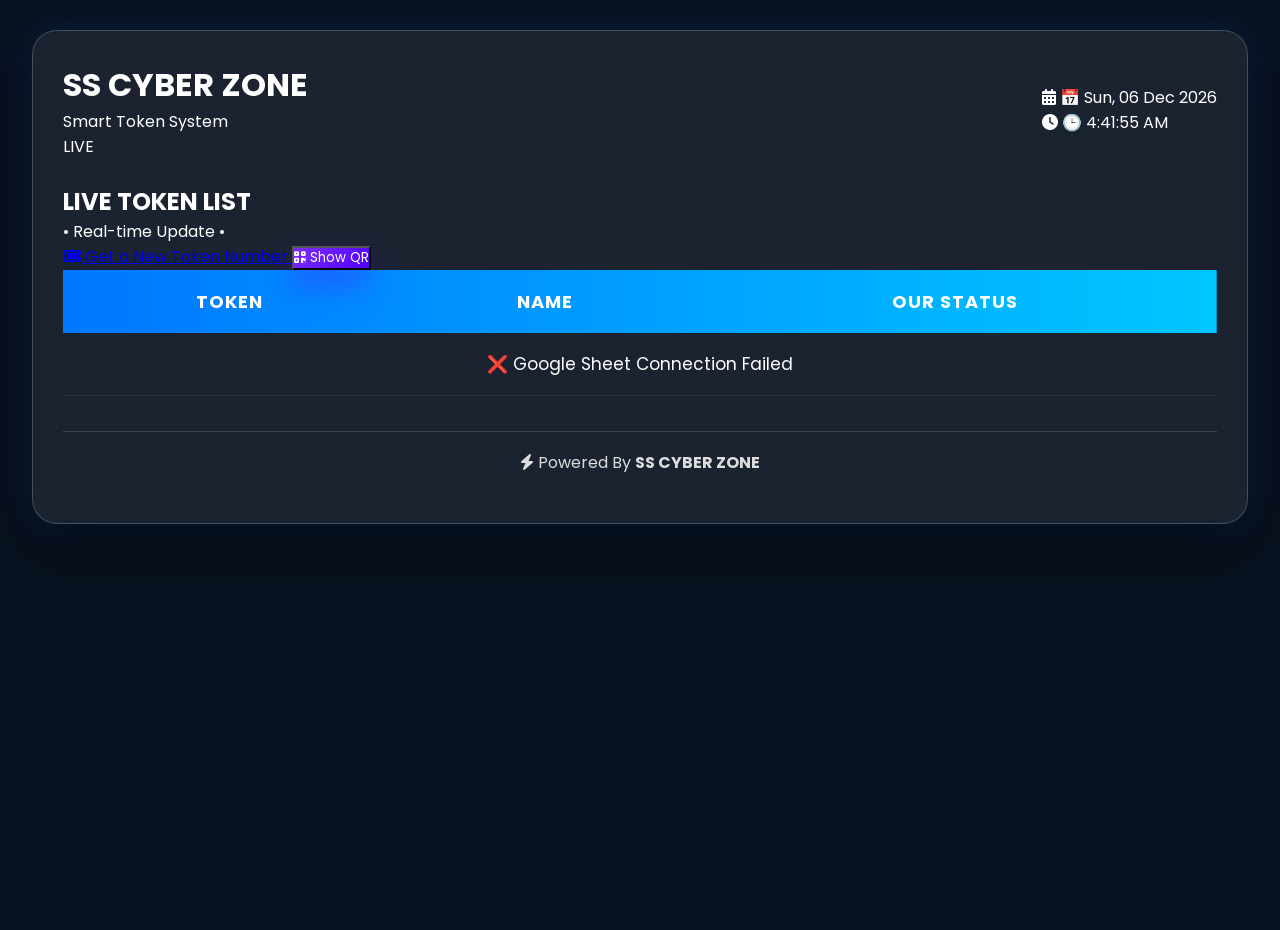
==== commit b212abce: "index.html" ====
--- a/index.html
+++ b/index.html
@@ -1,7 +1,6 @@
 <!DOCTYPE html>
 <html lang="en">
 <head>
-
 <meta charset="UTF-8">
 <meta name="viewport" content="width=device-width, initial-scale=1.0">
 
@@ -13,797 +12,203 @@
 <link href="https://fonts.googleapis.com/css2?family=Poppins:wght@300;400;500;600;700;800&display=swap" rel="stylesheet">
 
 <link rel="stylesheet"
-href="https://cdnjs.cloudflare.com/ajax/libs/font-awesome/6.7.2/css/all.min.css"/>
+href="https://cdnjs.cloudflare.com/ajax/libs/font-awesome/6.7.2/css/all.min.css">
 
 <link rel="stylesheet" href="style.css">
 
-<style>
-
-/* ===============================
-   COMPACT TOKEN TABLE
-================================ */
-
-.tableContainer {
-    width: 100%;
-    overflow-x: auto;
-    margin-top: 10px;
-    border-radius: 18px;
-}
-
-.tableContainer table {
-    width: 100%;
-    border-collapse: collapse;
-}
-
-.tableContainer thead th {
-    padding: 10px 12px !important;
-    height: 42px;
-}
-
-.tableContainer tbody td {
-    padding: 7px 12px !important;
-    height: 40px;
-    line-height: 1.15;
-}
-
-.tableContainer tbody tr {
-    height: 40px;
-}
-
-/* ===============================
-   PAGINATION
-================================ */
-
-.pagination {
-    display: flex;
-    justify-content: center;
-    align-items: center;
-    gap: 6px;
-    margin: 14px 0 8px;
-    flex-wrap: wrap;
-}
-
-.pagination button {
-    min-width: 34px;
-    height: 34px;
-    padding: 0 10px;
-
-    border: 1px solid rgba(255,255,255,0.20);
-    border-radius: 9px;
-
-    background: rgba(255,255,255,0.08);
-    color: white;
-
-    font-family: Poppins, sans-serif;
-    font-size: 13px;
-    font-weight: 600;
-
-    cursor: pointer;
-
-    transition: all 0.2s ease;
-}
-
-.pagination button:hover {
-    background: rgba(255,255,255,0.18);
-    transform: translateY(-1px);
-}
-
-.pagination button.active {
-    background: #08aaff;
-    border-color: #08aaff;
-    color: white;
-    box-shadow: 0 0 10px rgba(8,170,255,0.35);
-}
-
-.pagination button:disabled {
-    opacity: 0.4;
-    cursor: not-allowed;
-    transform: none;
-}
-
-.pagination .dots {
-    color: rgba(255,255,255,0.7);
-    padding: 0 3px;
-    font-weight: bold;
-}
-
-.pageInfo {
-    text-align: center;
-    font-size: 11px;
-    color: rgba(255,255,255,0.65);
-    margin-bottom: 8px;
-}
-
-/* Mobile */
-
-@media(max-width:600px){
-
-    .tableContainer thead th {
-        padding: 8px 7px !important;
-        font-size: 12px;
-    }
-
-    .tableContainer tbody td {
-        padding: 6px 7px !important;
-        font-size: 12px;
-        height: 36px;
-    }
-
-    .tableContainer tbody tr {
-        height: 36px;
-    }
-
-    .pagination {
-        gap: 4px;
-        margin-top: 10px;
-    }
-
-    .pagination button {
-        min-width: 30px;
-        height: 30px;
-        padding: 0 7px;
-        font-size: 11px;
-    }
-
-}
-
-</style>
-
 </head>
 
 <body>
 
-<div class="background"></div>
-
-<div class="overlay"></div>
+<div class="bg-overlay"></div>
 
 <div class="container">
 
-<!-- ================= HEADER ================= -->
-
-<header>
-
-<div class="logoSection">
-
-<h1>
-SS CYBER ZONE
-</h1>
+<header class="header">
+
+<div class="header-left">
+
+<h1>SS CYBER ZONE</h1>
+
+<p>Smart Token System</p>
+
+<div class="live-box">
+
+<span class="live-dot"></span>
+
+LIVE
+
+</div>
+
+</div>
+
+<div class="header-right">
+
+<div class="date-card">
+
+<i class="fa-solid fa-calendar-days"></i>
+
+<span id="date">Loading...</span>
+
+</div>
+
+<div class="time-card">
+
+<i class="fa-solid fa-clock"></i>
+
+<span id="time">Loading...</span>
+
+</div>
+
+</div>
+
+</header>
+
+<section class="title-area">
+
+<h2>
+
+LIVE TOKEN LIST
+
+</h2>
 
 <p>
-Smart Token System
+
+• Real-time Update •
+
 </p>
 
-<div class="live">
-<span></span>
-LIVE
-</div>
-
-</div>
-
-<div class="dateTime">
-
-<div class="dateBox">
-
-<i class="fa-solid fa-calendar-days"></i>
-
-<span id="date"></span>
-
-</div>
-
-<div class="timeBox">
-
-<i class="fa-solid fa-clock"></i>
-
-<span id="time"></span>
-
-</div>
-
-</div>
-
-</header>
-
-
-<!-- ================= TITLE ================= -->
-
-<div class="title">
+</section>
+
+<section class="button-area">
+
+<a
+
+href="https://sscyberzone26-max.github.io/SS-CYBER-ZONE/"
+
+target="_blank"
+
+class="main-btn">
+
+<i class="fa-solid fa-ticket"></i>
+
+Get a New Token Number
+
+</a>
+
+<button
+
+id="showQR"
+
+class="main-btn secondary">
+
+<i class="fa-solid fa-qrcode"></i>
+
+Show QR
+
+</button>
+
+</section>
+
+<section class="table-box">
+
+<table>
+
+<thead>
+
+<tr>
+
+<th>Token</th>
+
+<th>Name</th>
+
+<th>Our Status</th>
+
+</tr>
+
+</thead>
+
+<tbody id="tableBody">
+
+<tr>
+
+<td colspan="3">
+
+<div class="loading">
+
+<i class="fa-solid fa-spinner fa-spin"></i>
+
+Loading Live Data...
+
+</div>
+
+</td>
+
+</tr>
+
+</tbody>
+
+</table>
+
+</section>
+
+<footer>
+
+<i class="fa-solid fa-bolt"></i>
+
+Powered By
+
+<b>SS CYBER ZONE</b>
+
+</footer>
+
+</div>
+
+<!-- QR POPUP -->
+
+<div id="qrModal" class="modal">
+
+<div class="modal-content">
+
+<span id="closeQR">
+
+&times;
+
+</span>
 
 <h2>
-LIVE TOKEN LIST
+
+Scan QR Code
+
 </h2>
 
-<p>
-Real-time update
-</p>
-
-</div>
-
-
-<!-- ================= BUTTON ================= -->
-
-<div class="buttonArea">
+<img
+
+src="qr.png"
+
+alt="QR"
+
+class="qr-image">
 
 <a
-href="https://sscyberzone26-max.github.io/SS-CYBER-ZONE/"
-target="_blank"
-class="btn primary">
-
-<i class="fa-solid fa-ticket"></i>
-
-Get a New Token Number
+
+href="qr.png"
+
+download
+
+class="download-btn">
+
+<i class="fa-solid fa-download"></i>
+
+Download QR
 
 </a>
 
-
-<button
-id="showQR"
-class="btn secondary">
-
-<i class="fa-solid fa-qrcode"></i>
-
-Show QR
-
-</button>
-
-</div>
-
-
-<!-- ================= SEARCH ================= -->
-
-<div class="searchBox">
-
-<input
-type="text"
-id="search"
-placeholder="Search Token / Name...">
-
-</div>
-
-
-<!-- ================= COUNTER ================= -->
-
-<div class="counter">
-
-Total Live Token :
-
-<span id="totalToken">
-0
-</span>
-
-</div>
-
-
-<!-- ================= TABLE ================= -->
-
-<div class="tableContainer">
-
-<table>
-
-<thead>
-
-<tr>
-
-<th>
-Token
-</th>
-
-<th>
-Name
-</th>
-
-<th>
-Our Status
-</th>
-
-</tr>
-
-</thead>
-
-<tbody id="tableBody">
-
-<tr>
-
-<td colspan="3">
-Loading...
-</td>
-
-</tr>
-
-</tbody>
-
-</table>
-
-</div>
-
-
-<!-- ================= PAGE INFO ================= -->
-
-<div id="pageInfo" class="pageInfo"></div>
-
-
-<!-- ================= PAGINATION ================= -->
-
-<div id="pagination" class="pagination"></div>
-
-
-<!-- ================= FOOTER ================= -->
-
-<footer>
-
-<i class="fa-solid fa-bolt"></i>
-
-Powered By
-
-<b>
-SS CYBER ZONE
-</b>
-
-</footer>
-
-</div>
-
-
-<!-- ================= QR MODAL ================= -->
-
-<div
-class="modal"
-id="qrModal">
-
-<div class="modalBox">
-
-<span
-id="closeQR"
-class="close">
-×
-</span>
-
-<h2>
-Scan QR
-</h2>
-
-<img
-src="qr.png"
-class="qrImage"
-alt="QR">
-
-<a
-href="qr.png"
-download
-class="download">
-
-<i class="fa-solid fa-download"></i>
-
-Download QR
-
-</a>
-
-</div>
-
-</div>
-
-
-<!-- ================= EXISTING SCRIPT ================= -->
+</div>
+
+</div>
 
 <script src="script.js"></script>
-
-
-<!-- ================= PAGINATION SCRIPT ================= -->
-
-<script>
-
-(function(){
-
-    const ROWS_PER_PAGE = 25;
-
-    let currentPage = 1;
-
-    const tableBody = document.getElementById("tableBody");
-    const pagination = document.getElementById("pagination");
-    const pageInfo = document.getElementById("pageInfo");
-    const searchInput = document.getElementById("search");
-
-    let allRows = [];
-
-    /* ===============================
-       GET REAL TOKEN ROWS
-    =============================== */
-
-    function getRows(){
-
-        if(!tableBody) return [];
-
-        return Array.from(
-            tableBody.querySelectorAll("tr")
-        ).filter(row => {
-
-            const cells = row.querySelectorAll("td");
-
-            return cells.length >= 3;
-
-        });
-
-    }
-
-
-    /* ===============================
-       SEARCH FILTER
-    =============================== */
-
-    function getFilteredRows(){
-
-        const searchValue =
-            searchInput ?
-            searchInput.value.trim().toLowerCase() :
-            "";
-
-        const rows = getRows();
-
-        if(!searchValue){
-
-            return rows;
-
-        }
-
-        return rows.filter(row => {
-
-            return row.innerText
-                .toLowerCase()
-                .includes(searchValue);
-
-        });
-
-    }
-
-
-    /* ===============================
-       PAGINATION
-    =============================== */
-
-    function renderPagination(totalRows){
-
-        pagination.innerHTML = "";
-
-        const totalPages =
-            Math.ceil(totalRows / ROWS_PER_PAGE);
-
-
-        if(totalPages <= 1){
-
-            pageInfo.innerHTML =
-                totalRows > 0
-                ? "Showing " + totalRows + " token(s)"
-                : "";
-
-            return;
-
-        }
-
-
-        /* PREVIOUS */
-
-        const prev =
-            document.createElement("button");
-
-        prev.innerHTML =
-            '<i class="fa-solid fa-chevron-left"></i>';
-
-        prev.disabled =
-            currentPage === 1;
-
-        prev.onclick = function(){
-
-            if(currentPage > 1){
-
-                currentPage--;
-
-                render();
-
-                window.scrollTo({
-                    top: 0,
-                    behavior: "smooth"
-                });
-
-            }
-
-        };
-
-        pagination.appendChild(prev);
-
-
-        /* PAGE NUMBERS */
-
-        let startPage =
-            Math.max(1, currentPage - 2);
-
-        let endPage =
-            Math.min(totalPages, currentPage + 2);
-
-
-        if(startPage > 1){
-
-            addPageButton(1);
-
-            if(startPage > 2){
-
-                addDots();
-
-            }
-
-        }
-
-
-        for(
-            let i = startPage;
-            i <= endPage;
-            i++
-        ){
-
-            addPageButton(i);
-
-        }
-
-
-        if(endPage < totalPages){
-
-            if(endPage < totalPages - 1){
-
-                addDots();
-
-            }
-
-            addPageButton(totalPages);
-
-        }
-
-
-        /* NEXT */
-
-        const next =
-            document.createElement("button");
-
-        next.innerHTML =
-            '<i class="fa-solid fa-chevron-right"></i>';
-
-        next.disabled =
-            currentPage === totalPages;
-
-        next.onclick = function(){
-
-            if(currentPage < totalPages){
-
-                currentPage++;
-
-                render();
-
-                window.scrollTo({
-                    top: 0,
-                    behavior: "smooth"
-                });
-
-            }
-
-        };
-
-        pagination.appendChild(next);
-
-
-        pageInfo.innerHTML =
-            "Page " +
-            currentPage +
-            " of " +
-            totalPages;
-
-    }
-
-
-    /* ===============================
-       PAGE BUTTON
-    =============================== */
-
-    function addPageButton(page){
-
-        const button =
-            document.createElement("button");
-
-        button.textContent = page;
-
-        if(page === currentPage){
-
-            button.classList.add("active");
-
-        }
-
-        button.onclick = function(){
-
-            currentPage = page;
-
-            render();
-
-            window.scrollTo({
-                top: 0,
-                behavior: "smooth"
-            });
-
-        };
-
-        pagination.appendChild(button);
-
-    }
-
-
-    /* ===============================
-       DOTS
-    =============================== */
-
-    function addDots(){
-
-        const dots =
-            document.createElement("span");
-
-        dots.className = "dots";
-
-        dots.textContent = "...";
-
-        pagination.appendChild(dots);
-
-    }
-
-
-    /* ===============================
-       MAIN RENDER
-    =============================== */
-
-    function render(){
-
-        const rows =
-            getFilteredRows();
-
-        const totalRows =
-            rows.length;
-
-        const totalPages =
-            Math.max(
-                1,
-                Math.ceil(
-                    totalRows / ROWS_PER_PAGE
-                )
-            );
-
-
-        if(currentPage > totalPages){
-
-            currentPage = totalPages;
-
-        }
-
-
-        /* Hide ALL rows */
-
-        const allTableRows =
-            getRows();
-
-        allTableRows.forEach(row => {
-
-            row.style.display = "none";
-
-        });
-
-
-        /* Show current 25 rows */
-
-        const start =
-            (currentPage - 1) *
-            ROWS_PER_PAGE;
-
-        const end =
-            start + ROWS_PER_PAGE;
-
-
-        rows.slice(start, end)
-            .forEach(row => {
-
-                row.style.display = "";
-
-            });
-
-
-        /* PAGE INFO */
-
-        if(totalRows === 0){
-
-            pageInfo.innerHTML = "";
-
-        }else{
-
-            const from =
-                start + 1;
-
-            const to =
-                Math.min(
-                    end,
-                    totalRows
-                );
-
-            pageInfo.innerHTML =
-                "Showing " +
-                from +
-                " - " +
-                to +
-                " of " +
-                totalRows;
-
-        }
-
-
-        renderPagination(totalRows);
-
-    }
-
-
-    /* ===============================
-       SEARCH EVENT
-    =============================== */
-
-    if(searchInput){
-
-        searchInput.addEventListener(
-            "input",
-            function(){
-
-                currentPage = 1;
-
-                setTimeout(
-                    render,
-                    50
-                );
-
-            }
-        );
-
-    }
-
-
-    /* ===============================
-       WATCH LIVE TOKEN UPDATE
-    =============================== */
-
-    const observer =
-        new MutationObserver(function(){
-
-            setTimeout(
-                render,
-                50
-            );
-
-        });
-
-
-    observer.observe(
-        tableBody,
-        {
-            childList: true,
-            subtree: true
-        }
-    );
-
-
-    /* ===============================
-       INITIAL LOAD
-    =============================== */
-
-    setTimeout(
-        render,
-        500
-    );
-
-
-    setInterval(
-        render,
-        2000
-    );
-
-})();
-
-</script>
 
 </body>
 </html>
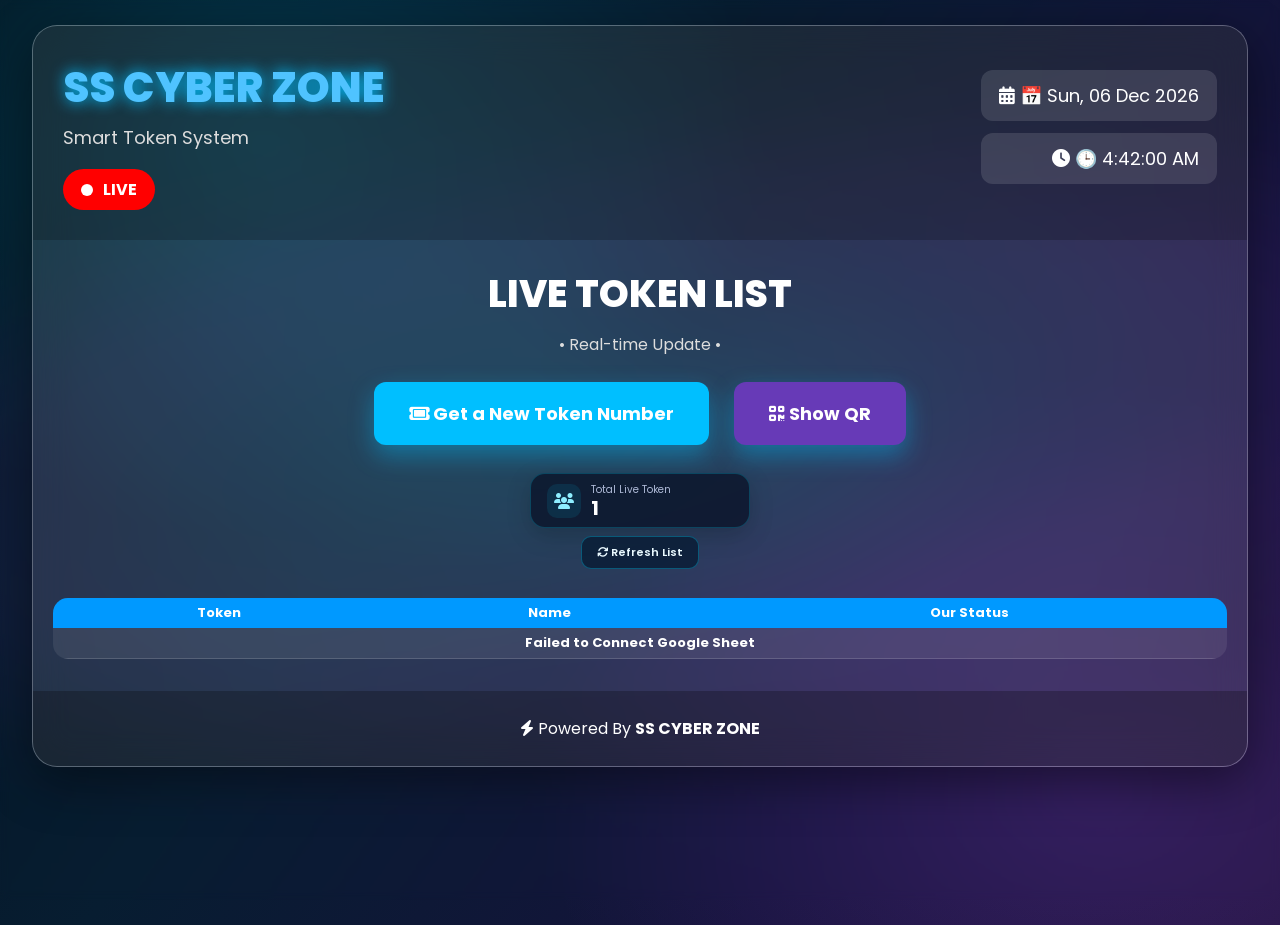
==== commit 2f670a21: "Add files via upload" ====
--- a/index.html
+++ b/index.html
@@ -1,214 +1,938 @@
-<!DOCTYPE html>
-<html lang="en">
-<head>
-<meta charset="UTF-8">
-<meta name="viewport" content="width=device-width, initial-scale=1.0">
-
-<title>SS CYBER ZONE | Smart Token System</title>
-
-<link rel="preconnect" href="https://fonts.googleapis.com">
-<link rel="preconnect" href="https://fonts.gstatic.com" crossorigin>
-
-<link href="https://fonts.googleapis.com/css2?family=Poppins:wght@300;400;500;600;700;800&display=swap" rel="stylesheet">
-
-<link rel="stylesheet"
-href="https://cdnjs.cloudflare.com/ajax/libs/font-awesome/6.7.2/css/all.min.css">
-
-<link rel="stylesheet" href="style.css">
-
-</head>
-
-<body>
-
-<div class="bg-overlay"></div>
-
-<div class="container">
-
-<header class="header">
-
-<div class="header-left">
-
-<h1>SS CYBER ZONE</h1>
-
-<p>Smart Token System</p>
-
-<div class="live-box">
-
-<span class="live-dot"></span>
-
-LIVE
-
-</div>
-
-</div>
-
-<div class="header-right">
-
-<div class="date-card">
-
-<i class="fa-solid fa-calendar-days"></i>
-
-<span id="date">Loading...</span>
-
-</div>
-
-<div class="time-card">
-
-<i class="fa-solid fa-clock"></i>
-
-<span id="time">Loading...</span>
-
-</div>
-
-</div>
-
-</header>
-
-<section class="title-area">
-
-<h2>
-
-LIVE TOKEN LIST
-
-</h2>
-
-<p>
-
-• Real-time Update •
-
-</p>
-
-</section>
-
-<section class="button-area">
-
-<a
-
-href="https://sscyberzone26-max.github.io/SS-CYBER-ZONE/"
-
-target="_blank"
-
-class="main-btn">
-
-<i class="fa-solid fa-ticket"></i>
-
-Get a New Token Number
-
-</a>
-
-<button
-
-id="showQR"
-
-class="main-btn secondary">
-
-<i class="fa-solid fa-qrcode"></i>
-
-Show QR
-
-</button>
-
-</section>
-
-<section class="table-box">
-
-<table>
-
-<thead>
-
-<tr>
-
-<th>Token</th>
-
-<th>Name</th>
-
-<th>Our Status</th>
-
-</tr>
-
-</thead>
-
-<tbody id="tableBody">
-
-<tr>
-
-<td colspan="3">
-
-<div class="loading">
-
-<i class="fa-solid fa-spinner fa-spin"></i>
-
-Loading Live Data...
-
-</div>
-
-</td>
-
-</tr>
-
-</tbody>
-
-</table>
-
-</section>
-
-<footer>
-
-<i class="fa-solid fa-bolt"></i>
-
-Powered By
-
-<b>SS CYBER ZONE</b>
-
-</footer>
-
-</div>
-
-<!-- QR POPUP -->
-
-<div id="qrModal" class="modal">
-
-<div class="modal-content">
-
-<span id="closeQR">
-
-&times;
-
-</span>
-
-<h2>
-
-Scan QR Code
-
-</h2>
-
-<img
-
-src="qr.png"
-
-alt="QR"
-
-class="qr-image">
-
-<a
-
-href="qr.png"
-
-download
-
-class="download-btn">
-
-<i class="fa-solid fa-download"></i>
-
-Download QR
-
-</a>
-
-</div>
-
-</div>
-
-<script src="script.js"></script>
-
-</body>
-</html>
+<!DOCTYPE html>
+<html lang="en">
+<head>
+<meta charset="UTF-8">
+<meta name="viewport" content="width=device-width, initial-scale=1.0">
+
+<title>SS CYBER ZONE | Smart Token System</title>
+
+<link rel="preconnect" href="https://fonts.googleapis.com">
+<link rel="preconnect" href="https://fonts.gstatic.com" crossorigin>
+
+<link href="https://fonts.googleapis.com/css2?family=Poppins:wght@300;400;500;600;700;800&display=swap" rel="stylesheet">
+
+<link rel="stylesheet"
+href="https://cdnjs.cloudflare.com/ajax/libs/font-awesome/6.7.2/css/all.min.css">
+
+<link rel="stylesheet" href="style.css">
+
+
+
+
+
+<style>
+/* Compact live-token layout */
+body{
+  background:
+    radial-gradient(circle at 15% 20%,rgba(0,190,255,.16),transparent 27%),
+    radial-gradient(circle at 85% 25%,rgba(135,65,255,.18),transparent 29%),
+    radial-gradient(circle at 50% 90%,rgba(0,255,190,.08),transparent 32%),
+    #050816;
+  position:relative;
+}
+body:before,body:after{
+  content:"";
+  position:fixed;
+  inset:-30%;
+  z-index:-3;
+  pointer-events:none;
+  background:
+    radial-gradient(circle at 20% 30%,rgba(0,190,255,.13),transparent 18%),
+    radial-gradient(circle at 80% 65%,rgba(145,70,255,.14),transparent 20%);
+  filter:blur(20px);
+  animation:wallMove 18s ease-in-out infinite alternate;
+}
+body:after{
+  z-index:-2;
+  opacity:.35;
+  background-image:radial-gradient(circle,rgba(255,255,255,.55) 0 1px,transparent 1.5px);
+  background-size:95px 95px;
+  animation:stars 25s linear infinite;
+}
+@keyframes wallMove{
+  0%{transform:translate3d(-5%,-2%,0) scale(1)}
+  50%{transform:translate3d(4%,3%,0) scale(1.08)}
+  100%{transform:translate3d(-2%,6%,0) scale(1.02)}
+}
+@keyframes stars{to{transform:translate3d(95px,95px,0)}}
+
+.token-summary{
+  display:flex;
+  justify-content:center;
+  margin:3px 0 8px;
+}
+.total-token-card{
+  min-width:220px;
+  display:flex;
+  align-items:center;
+  gap:10px;
+  padding:8px 16px;
+  border-radius:15px;
+  border:1px solid rgba(0,220,255,.22);
+  background:rgba(7,15,35,.72);
+  box-shadow:0 7px 25px rgba(0,0,0,.20);
+}
+.summary-icon{
+  width:34px;height:34px;border-radius:10px;
+  display:grid;place-items:center;
+  background:rgba(0,210,255,.10);
+  color:#8eeeff;
+}
+.total-token-card small{display:block;color:#aeb9d6;font-size:10px}
+.total-token-card strong{display:block;font-size:20px;line-height:1.05}
+
+.refresh-area{
+  display:flex;
+  justify-content:center;
+  margin:0 0 9px;
+}
+.refresh-list-btn{
+  border:1px solid rgba(0,210,255,.32);
+  border-radius:10px;
+  padding:7px 15px;
+  color:#eafaff;
+  background:rgba(8,27,52,.78);
+  font:600 11px Poppins,sans-serif;
+  cursor:pointer;
+  transition:.2s;
+}
+.refresh-list-btn:hover{
+  background:rgba(0,160,220,.20);
+  box-shadow:0 0 16px rgba(0,210,255,.18);
+  transform:translateY(-1px);
+}
+.refresh-list-btn.loading i{animation:spin .7s linear infinite}
+@keyframes spin{to{transform:rotate(360deg)}}
+
+.table-box{
+  overflow:hidden;
+  border-radius:18px;
+}
+table{
+  width:100%;
+  border-collapse:separate;
+  border-spacing:0;
+}
+th{
+  padding:8px 10px !important;
+  font-size:13px !important;
+  line-height:1.1 !important;
+}
+td{
+  padding:7px 10px !important;
+  font-size:13px !important;
+  line-height:1.15 !important;
+  height:31px;
+}
+
+/* IMPORTANT: only the Our Status cell is colored */
+tbody tr td:last-child.status-not-there{
+  background:#050505 !important;
+  color:#fff !important;
+}
+tbody tr td:last-child.status-rejected{
+  background:#8e0718 !important;
+  color:#fff !important;
+}
+tbody tr td:last-child.status-all-pass,
+tbody tr td:last-child.status-approved,
+tbody tr td:last-child.status-accepted{
+  background:#08734e !important;
+  color:#fff !important;
+}
+tbody tr td:last-child.status-pending{
+  background:#6d4d10 !important;
+  color:#fff6d0 !important;
+}
+tbody tr td:last-child.status-violate,
+tbody tr td:last-child.status-violated{
+  background:#5c2675 !important;
+  color:#fff !important;
+}
+tbody tr td:last-child{
+  font-weight:700;
+  white-space:nowrap;
+}
+
+.pagination{
+  display:flex;
+  justify-content:center;
+  align-items:center;
+  flex-wrap:wrap;
+  gap:5px;
+  padding:10px 6px 2px;
+}
+.pagination button{
+  min-width:31px;
+  height:29px;
+  border:1px solid rgba(255,255,255,.13);
+  border-radius:8px;
+  color:#eaf6ff;
+  background:rgba(18,29,57,.82);
+  cursor:pointer;
+  font:600 11px Poppins,sans-serif;
+}
+.pagination button:hover,
+.pagination button.active{
+  border-color:rgba(0,220,255,.55);
+  background:rgba(0,150,210,.22);
+  box-shadow:0 0 12px rgba(0,210,255,.14);
+}
+.pagination button:disabled{opacity:.35;cursor:not-allowed}
+.pagination .page-info{
+  color:#9faccc;
+  font-size:10px;
+  padding:0 4px;
+}
+@media(max-width:650px){
+  th{font-size:10px !important;padding:6px !important}
+  td{font-size:10px !important;padding:5px 6px !important;height:26px}
+  .total-token-card{min-width:185px}
+}
+</style>
+
+
+
+
+<style id="new-live-wallpaper">
+body{
+  background:
+    radial-gradient(ellipse at 20% 15%,rgba(0,210,255,.18),transparent 35%),
+    radial-gradient(ellipse at 85% 85%,rgba(166,82,255,.18),transparent 36%),
+    linear-gradient(125deg,#04131f,#071d31 38%,#15133b 72%,#21143e) !important;
+  overflow-x:hidden;
+}
+body::before{
+  content:"";
+  position:fixed;
+  width:150vw;
+  height:75vh;
+  left:-25vw;
+  top:12vh;
+  z-index:-10;
+  pointer-events:none;
+  border-radius:50%;
+  background:
+    radial-gradient(ellipse at center,
+      rgba(0,220,255,.14) 0%,
+      rgba(61,145,255,.09) 28%,
+      rgba(139,75,255,.08) 48%,
+      transparent 70%);
+  filter:blur(28px);
+  transform:rotate(-8deg);
+  animation:auroraWave 18s ease-in-out infinite alternate;
+}
+body::after{
+  content:"";
+  position:fixed;
+  inset:0;
+  z-index:-9;
+  pointer-events:none;
+  opacity:.7;
+  background:
+    radial-gradient(circle at 12% 32%,rgba(82,220,255,.14) 0 2px,transparent 3px),
+    radial-gradient(circle at 78% 24%,rgba(174,122,255,.13) 0 2px,transparent 3px),
+    radial-gradient(circle at 63% 78%,rgba(90,205,255,.11) 0 1.5px,transparent 2.5px),
+    radial-gradient(circle at 30% 82%,rgba(187,115,255,.10) 0 1.5px,transparent 2.5px);
+  background-size:260px 260px,330px 330px,210px 210px,290px 290px;
+  animation:bubbleDrift 30s linear infinite;
+}
+@keyframes auroraWave{
+  0%{transform:translate3d(-4%,2%,0) rotate(-8deg) scale(1)}
+  35%{transform:translate3d(5%,-2%,0) rotate(-4deg) scale(1.08)}
+  70%{transform:translate3d(1%,5%,0) rotate(-11deg) scale(1.04)}
+  100%{transform:translate3d(-5%,1%,0) rotate(-6deg) scale(1.1)}
+}
+@keyframes bubbleDrift{
+  0%{background-position:0 0,0 0,0 0,0 0}
+  50%{background-position:45px -35px,-55px 45px,35px 55px,-45px -25px}
+  100%{background-position:90px -70px,-110px 90px,70px 110px,-90px -50px}
+}
+</style>
+
+
+<style id="get-token-live-animation">
+/* Strong live animation for Get Token / Token Number */
+a[href*="token"], button[id*="token"], button[class*="token"],
+.get-token, .getToken, .token-btn, .token-button{
+  position:relative;
+  overflow:hidden;
+  isolation:isolate;
+  transition:transform .2s ease,filter .2s ease,box-shadow .2s ease;
+  animation:getTokenPulse 1.45s ease-in-out infinite;
+}
+a[href*="token"]::after, button[id*="token"]::after,
+button[class*="token"]::after, .get-token::after,
+.getToken::after, .token-btn::after, .token-button::after{
+  content:"";
+  position:absolute;
+  top:-20%;
+  left:-90%;
+  width:45%;
+  height:140%;
+  pointer-events:none;
+  background:linear-gradient(105deg,transparent,rgba(255,255,255,.75),transparent);
+  transform:skewX(-20deg);
+  animation:getTokenShine 1.65s linear infinite;
+  z-index:5;
+}
+a[href*="token"]:hover, button[id*="token"]:hover,
+button[class*="token"]:hover, .get-token:hover,
+.getToken:hover, .token-btn:hover, .token-button:hover{
+  transform:translateY(-2px) scale(1.025);
+  filter:brightness(1.18);
+  box-shadow:0 0 22px rgba(0,210,255,.45),0 0 42px rgba(120,70,255,.22);
+}
+@keyframes getTokenPulse{
+  0%,100%{
+    filter:brightness(1);
+    box-shadow:0 0 8px rgba(0,210,255,.18);
+  }
+  50%{
+    filter:brightness(1.16);
+    box-shadow:0 0 24px rgba(0,210,255,.48),0 0 38px rgba(120,70,255,.22);
+  }
+}
+@keyframes getTokenShine{
+  0%{left:-90%}
+  55%{left:135%}
+  100%{left:135%}
+}
+</style>
+
+
+<style id="new-token-eye-catch">
+/* Strong animated glow for "Get a New Token Number" */
+button, a{
+  --new-token-glow: rgba(0,210,255,.0);
+}
+.get-new-token, .getNewToken, .new-token-btn, .new-token-button,
+#newToken, #getNewToken, [id*="newToken"], [class*="new-token"]{
+  position:relative !important;
+  overflow:hidden !important;
+  isolation:isolate;
+  animation:newTokenGlow 1.15s ease-in-out infinite !important;
+  transform-origin:center;
+}
+.get-new-token::before, .getNewToken::before, .new-token-btn::before,
+.new-token-button::before, #newToken::before, #getNewToken::before,
+[id*="newToken"]::before, [class*="new-token"]::before{
+  content:"";
+  position:absolute;
+  inset:-3px;
+  border-radius:inherit;
+  pointer-events:none;
+  z-index:-1;
+  background:linear-gradient(90deg,#00d9ff,#7b4dff,#00eaff,#7b4dff,#00d9ff);
+  background-size:300% 100%;
+  filter:blur(7px);
+  opacity:.95;
+  animation:newTokenBorder 2s linear infinite;
+}
+.get-new-token::after, .getNewToken::after, .new-token-btn::after,
+.new-token-button::after, #newToken::after, #getNewToken::after,
+[id*="newToken"]::after, [class*="new-token"]::after{
+  content:"";
+  position:absolute;
+  top:-30%;
+  left:-80%;
+  width:45%;
+  height:160%;
+  pointer-events:none;
+  z-index:3;
+  background:linear-gradient(105deg,transparent,rgba(255,255,255,.9),transparent);
+  transform:skewX(-20deg);
+  animation:newTokenShine 1.25s linear infinite;
+}
+@keyframes newTokenGlow{
+  0%,100%{
+    transform:scale(1);
+    filter:brightness(1);
+    box-shadow:0 0 8px rgba(0,210,255,.35),0 0 18px rgba(110,70,255,.18);
+  }
+  50%{
+    transform:scale(1.035);
+    filter:brightness(1.22);
+    box-shadow:0 0 18px rgba(0,225,255,.8),0 0 38px rgba(115,70,255,.55),0 0 60px rgba(0,190,255,.22);
+  }
+}
+@keyframes newTokenBorder{
+  0%{background-position:0% 50%}
+  100%{background-position:300% 50%}
+}
+@keyframes newTokenShine{
+  0%{left:-80%}
+  55%,100%{left:135%}
+}
+</style>
+
+
+<style id="get-new-token-round-glow">
+/* Get a New Token Number — rounded, bright, clearly visible */
+.get-new-token-round-glow{
+  border-radius:999px !important;
+  position:relative !important;
+  overflow:hidden !important;
+  isolation:isolate !important;
+  border:2px solid rgba(120,235,255,.95) !important;
+  animation:roundTokenGlow 1.1s ease-in-out infinite !important;
+}
+.get-new-token-round-glow::before{
+  content:"";
+  position:absolute;
+  inset:-5px;
+  border-radius:999px;
+  z-index:-1;
+  pointer-events:none;
+  background:linear-gradient(90deg,#00dfff,#7a4dff,#00dfff);
+  background-size:220% 100%;
+  filter:blur(8px);
+  opacity:1;
+  animation:roundTokenBorder 1.7s linear infinite;
+}
+.get-new-token-round-glow::after{
+  content:"";
+  position:absolute;
+  top:-20%;
+  left:-70%;
+  width:42%;
+  height:140%;
+  background:linear-gradient(105deg,transparent,rgba(255,255,255,.95),transparent);
+  transform:skewX(-18deg);
+  pointer-events:none;
+  z-index:4;
+  animation:roundTokenShine 1.25s linear infinite;
+}
+@keyframes roundTokenGlow{
+  0%,100%{
+    transform:scale(1);
+    filter:brightness(1);
+    box-shadow:0 0 10px rgba(0,220,255,.7),0 0 24px rgba(115,70,255,.35);
+  }
+  50%{
+    transform:scale(1.045);
+    filter:brightness(1.25);
+    box-shadow:0 0 18px rgba(0,230,255,1),0 0 40px rgba(120,65,255,.8),0 0 65px rgba(0,210,255,.35);
+  }
+}
+@keyframes roundTokenBorder{
+  0%{background-position:0% 50%}
+  100%{background-position:220% 50%}
+}
+@keyframes roundTokenShine{
+  0%{left:-70%}
+  55%,100%{left:135%}
+}
+</style>
+<script>
+(function(){
+  function markNewToken(){
+    const els = document.querySelectorAll('button,a,[role="button"],input[type="button"],input[type="submit"]');
+    els.forEach(el=>{
+      const text=(el.innerText || el.value || '').replace(/\s+/g,' ').trim().toLowerCase();
+      if(text.includes('get a new token number')){
+        el.classList.add('get-new-token-round-glow');
+      }
+    });
+  }
+  markNewToken();
+  new MutationObserver(markNewToken).observe(document.body,{childList:true,subtree:true});
+})();
+</script>
+
+
+<style id="status-text-only">
+/* Our Status: color the text only, keep the table row/cell background unchanged */
+tbody tr.status-not-there,
+tbody tr.status-rejected,
+tbody tr.status-all-pass,
+tbody tr.status-approved,
+tbody tr.status-accepted,
+tbody tr.status-pending,
+tbody tr.status-violate,
+tbody tr.status-violated,
+tbody tr td:last-child.status-not-there,
+tbody tr td:last-child.status-rejected,
+tbody tr td:last-child.status-all-pass,
+tbody tr td:last-child.status-approved,
+tbody tr td:last-child.status-accepted,
+tbody tr td:last-child.status-pending,
+tbody tr td:last-child.status-violate,
+tbody tr td:last-child.status-violated{
+  background: transparent !important;
+}
+
+tbody tr td:last-child.status-not-there{
+  color:#111111 !important;
+}
+tbody tr td:last-child.status-rejected{
+  color:#e11d2e !important;
+}
+tbody tr td:last-child.status-all-pass,
+tbody tr td:last-child.status-approved,
+tbody tr td:last-child.status-accepted{
+  color:#10b981 !important;
+}
+tbody tr td:last-child.status-pending{
+  color:#d6a21e !important;
+}
+tbody tr td:last-child.status-violate,
+tbody tr td:last-child.status-violated{
+  color:#a855f7 !important;
+}
+
+/* If the second status script puts the class on the whole row,
+   keep every cell's background unchanged and color only the status text. */
+tbody tr.status-not-there td:last-child{color:#111111 !important;}
+tbody tr.status-rejected td:last-child{color:#e11d2e !important;}
+tbody tr.status-all-pass td:last-child,
+tbody tr.status-approved td:last-child,
+tbody tr.status-accepted td:last-child{color:#10b981 !important;}
+tbody tr.status-pending td:last-child{color:#d6a21e !important;}
+tbody tr.status-violate td:last-child,
+tbody tr.status-violated td:last-child{color:#a855f7 !important;}
+</style>
+
+</head>
+
+<body>
+
+<div class="bg-overlay"></div>
+
+<div class="container">
+
+<header class="header">
+
+<div class="header-left">
+
+<h1>SS CYBER ZONE</h1>
+
+<p>Smart Token System</p>
+
+<div class="live-box">
+
+<span class="live-dot"></span>
+
+LIVE
+
+</div>
+
+</div>
+
+<div class="header-right">
+
+<div class="date-card">
+
+<i class="fa-solid fa-calendar-days"></i>
+
+<span id="date">Loading...</span>
+
+</div>
+
+<div class="time-card">
+
+<i class="fa-solid fa-clock"></i>
+
+<span id="time">Loading...</span>
+
+</div>
+
+</div>
+
+</header>
+
+<section class="title-area">
+
+<h2>
+
+LIVE TOKEN LIST
+
+</h2>
+
+<p>
+
+• Real-time Update •
+
+</p>
+
+</section>
+
+<section class="button-area">
+
+<a
+
+href="https://sscyberzone26-max.github.io/SS-CYBER-ZONE/"
+
+target="_blank"
+
+class="main-btn">
+
+<i class="fa-solid fa-ticket"></i>
+
+Get a New Token Number
+
+</a>
+
+<button
+
+id="showQR"
+
+class="main-btn secondary">
+
+<i class="fa-solid fa-qrcode"></i>
+
+Show QR
+
+</button>
+
+</section>
+
+<section class="token-summary">
+  <div class="total-token-card">
+    <span class="summary-icon"><i class="fa-solid fa-users"></i></span>
+    <div>
+      <small>Total Live Token</small>
+      <strong id="totalLiveToken">0</strong>
+    </div>
+  </div>
+</section>
+
+<section class="refresh-area">
+  <button id="refreshList" class="refresh-list-btn">
+    <i class="fa-solid fa-arrows-rotate"></i> Refresh List
+  </button>
+</section>
+
+<section class="table-box">
+
+<table>
+
+<thead>
+
+<tr>
+
+<th>Token</th>
+
+<th>Name</th>
+
+<th>Our Status</th>
+
+</tr>
+
+</thead>
+
+<tbody id="tableBody">
+
+<tr>
+
+<td colspan="3">
+
+<div class="loading">
+
+<i class="fa-solid fa-spinner fa-spin"></i>
+
+Loading Live Data...
+
+</div>
+
+</td>
+
+</tr>
+
+</tbody>
+
+</table>
+
+<div id="pagination" class="pagination" aria-label="Token list pages"></div>
+
+</section>
+
+<footer>
+
+<i class="fa-solid fa-bolt"></i>
+
+Powered By
+
+<b>SS CYBER ZONE</b>
+
+</footer>
+
+</div>
+
+<!-- QR POPUP -->
+
+<div id="qrModal" class="modal">
+
+<div class="modal-content">
+
+<span id="closeQR">
+
+&times;
+
+</span>
+
+<h2>
+
+Scan QR Code
+
+</h2>
+
+<img
+
+src="qr.png"
+
+alt="QR"
+
+class="qr-image">
+
+<a
+
+href="qr.png"
+
+download
+
+class="download-btn">
+
+<i class="fa-solid fa-download"></i>
+
+Download QR
+
+</a>
+
+</div>
+
+</div>
+
+<script src="script.js"></script>
+
+<script>
+(function(){
+  const PER_PAGE = 15;
+  let currentPage = 1;
+  let rows = [];
+  const body = document.getElementById('tableBody');
+  const pager = document.getElementById('pagination');
+  const total = document.getElementById('totalLiveToken');
+  const refreshBtn = document.getElementById('refreshList');
+
+  function clean(s){
+    return (s || '').replace(/\s+/g,' ').trim().toLowerCase();
+  }
+
+  function getStatusCell(row){
+    const cells = row.querySelectorAll('td');
+    return cells.length ? cells[cells.length - 1] : null;
+  }
+
+  function applyStatusColor(row){
+    const cell = getStatusCell(row);
+    if(!cell) return;
+
+    cell.classList.remove(
+      'status-not-there','status-rejected','status-all-pass',
+      'status-approved','status-accepted','status-pending',
+      'status-violate','status-violated'
+    );
+
+    const s = clean(cell.textContent);
+
+    if(s.includes('not there')){
+      cell.classList.add('status-not-there');
+    }else if(s.includes('reject')){
+      cell.classList.add('status-rejected');
+    }else if(s.includes('all pass')){
+      cell.classList.add('status-all-pass');
+    }else if(s === 'approved' || s.includes('approved')){
+      cell.classList.add('status-approved');
+    }else if(s === 'accepted' || s.includes('accepted')){
+      cell.classList.add('status-accepted');
+    }else if(s.includes('pending')){
+      cell.classList.add('status-pending');
+    }else if(s.includes('violate')){
+      cell.classList.add('status-violate');
+    }
+  }
+
+  function collect(){
+    rows = [...body.querySelectorAll('tr')].filter(row=>{
+      const cells=row.querySelectorAll('td');
+      const text=clean(row.textContent);
+      return cells.length >= 3 && text && !text.includes('loading live data');
+    });
+
+    rows.forEach(applyStatusColor);
+    if(total) total.textContent = rows.length;
+
+    const pages = Math.max(1, Math.ceil(rows.length / PER_PAGE));
+    if(currentPage > pages) currentPage = pages;
+    render();
+  }
+
+  function render(){
+    [...body.querySelectorAll('tr')].forEach(r=>r.style.display='none');
+
+    const start=(currentPage-1)*PER_PAGE;
+    rows.slice(start,start+PER_PAGE).forEach(r=>r.style.display='');
+
+    const pageCount=Math.max(1,Math.ceil(rows.length/PER_PAGE));
+    renderPager(pageCount);
+  }
+
+  function renderPager(pageCount){
+    pager.innerHTML='';
+    if(rows.length <= PER_PAGE) return;
+
+    const prev=document.createElement('button');
+    prev.innerHTML='<i class="fa-solid fa-chevron-left"></i>';
+    prev.disabled=currentPage===1;
+    prev.onclick=()=>{currentPage--;render();};
+    pager.appendChild(prev);
+
+    for(let i=1;i<=pageCount;i++){
+      const b=document.createElement('button');
+      b.textContent=i;
+      if(i===currentPage)b.className='active';
+      b.onclick=()=>{currentPage=i;render();};
+      pager.appendChild(b);
+    }
+
+    const next=document.createElement('button');
+    next.innerHTML='<i class="fa-solid fa-chevron-right"></i>';
+    next.disabled=currentPage===pageCount;
+    next.onclick=()=>{currentPage++;render();};
+    pager.appendChild(next);
+
+    const info=document.createElement('span');
+    info.className='page-info';
+    info.textContent='Page '+currentPage+' of '+pageCount;
+    pager.appendChild(info);
+  }
+
+  // Refresh List: refreshes the page and reloads the live Sheet list.
+  if(refreshBtn){
+    refreshBtn.addEventListener('click',()=>{
+      refreshBtn.classList.add('loading');
+      location.reload();
+    });
+  }
+
+  // Detect live updates made by script.js.
+  const observer=new MutationObserver(()=>{
+    setTimeout(collect,50);
+  });
+  observer.observe(body,{childList:true,subtree:true,characterData:true});
+
+  setTimeout(collect,500);
+  setInterval(collect,1500);
+})();
+</script>
+
+
+<script>
+(function(){
+  const PER_PAGE = 15;
+  let currentPage = 1;
+  let rows = [];
+
+  const body = document.getElementById('tableBody');
+  const pager = document.getElementById('pagination');
+  const total = document.getElementById('totalLiveToken');
+
+  function cleanText(s){
+    return (s || '').replace(/\s+/g,' ').trim().toLowerCase();
+  }
+
+  function statusClass(row){
+    const cells = [...row.querySelectorAll('td')];
+    const text = cleanText(cells.map(c=>c.textContent).join(' '));
+
+    if(/not\s*there/.test(text)) return 'status-not-there';
+    if(/reject|rejected/.test(text)) return 'status-rejected';
+    if(/all\s*pass|all\s*passed/.test(text)) return 'status-all-pass';
+    if(/\bapproved\b|\baccepted\b/.test(text)) return 'status-approved';
+    if(/\bpending\b/.test(text)) return 'status-pending';
+    if(/violate|violated|violation/.test(text)) return 'status-violate';
+    return '';
+  }
+
+  function isDataRow(row){
+    if(!row) return false;
+    const cells = row.querySelectorAll('td');
+    if(!cells.length) return false;
+    const txt = cleanText(row.textContent);
+    return txt && !/loading live data/.test(txt) && cells.length >= 1;
+  }
+
+  function collectRows(){
+    rows = [...body.querySelectorAll('tr')].filter(isDataRow);
+
+    rows.forEach(row=>{
+      row.classList.remove(
+        'status-not-there','status-rejected','status-all-pass',
+        'status-approved','status-accepted','status-pending',
+        'status-violate','status-violated'
+      );
+      const cls = statusClass(row);
+      if(cls) row.classList.add(cls);
+    });
+
+    if(total) total.textContent = rows.length;
+    const pages = Math.max(1, Math.ceil(rows.length / PER_PAGE));
+    if(currentPage > pages) currentPage = pages;
+    renderPage();
+  }
+
+  function renderPage(){
+    [...body.querySelectorAll('tr')].forEach(r=>r.style.display='none');
+
+    const start = (currentPage-1)*PER_PAGE;
+    rows.slice(start,start+PER_PAGE).forEach(r=>r.style.display='');
+
+    renderPagination(Math.max(1,Math.ceil(rows.length/PER_PAGE)));
+  }
+
+  function renderPagination(pageCount){
+    if(!pager) return;
+    pager.innerHTML = '';
+
+    if(rows.length <= PER_PAGE) return;
+
+    const prev = document.createElement('button');
+    prev.innerHTML = '<i class="fa-solid fa-chevron-left"></i>';
+    prev.disabled = currentPage === 1;
+    prev.onclick = ()=>{currentPage--;renderPage()};
+    pager.appendChild(prev);
+
+    for(let i=1;i<=pageCount;i++){
+      const b=document.createElement('button');
+      b.textContent=i;
+      b.className=i===currentPage?'active':'';
+      b.onclick=()=>{currentPage=i;renderPage()};
+      pager.appendChild(b);
+    }
+
+    const next=document.createElement('button');
+    next.innerHTML = '<i class="fa-solid fa-chevron-right"></i>';
+    next.disabled = currentPage === pageCount;
+    next.onclick = ()=>{currentPage++;renderPage()};
+    pager.appendChild(next);
+
+    const info=document.createElement('span');
+    info.className='page-info';
+    info.textContent='Page '+currentPage+' of '+pageCount;
+    pager.appendChild(info);
+  }
+
+  // Re-run whenever script.js updates the Google Sheet token list.
+  const observer = new MutationObserver(()=>setTimeout(collectRows,40));
+  observer.observe(body,{childList:true,subtree:true,characterData:true});
+
+  // Initial + periodic refresh for compatibility with live Sheet updates.
+  setTimeout(collectRows,500);
+  setInterval(collectRows,1500);
+})();
+</script>
+
+
+</body>
+</html>
--- a/style.css
+++ b/style.css
@@ -1,8 +1,7 @@
-/* =====================================
-   SS CYBER ZONE
-   Smart Token System
-   Version 2.0
-====================================== */
+/*=========================
+ SS CYBER ZONE
+ Smart Token System
+==========================*/
 
 *{
 margin:0;
@@ -11,25 +10,23 @@
 font-family:'Poppins',sans-serif;
 }
 
-html{
-scroll-behavior:smooth;
-}
-
 body{
 
+background:
+linear-gradient(rgba(0,0,0,.65),rgba(0,0,0,.70)),
+url("https://images.unsplash.com/photo-1497366754035-f200968a6e72?auto=format&fit=crop&w=1920&q=80");
+
+background-size:cover;
+background-position:center;
+background-attachment:fixed;
+
 min-height:100vh;
 
-background:#08111f;
-
-overflow-x:hidden;
-
 color:#fff;
 
 }
 
-/* ---------------- Background ---------------- */
-
-.background{
+.bg-overlay{
 
 position:fixed;
 
@@ -39,691 +36,425 @@
 width:100%;
 height:100%;
 
-background-image:
-
-linear-gradient(rgba(0,0,0,.55),rgba(0,0,0,.70)),
-
-url("https://images.unsplash.com/photo-1497366811353-6870744d04b2?auto=format&fit=crop&w=1920&q=80");
-
-background-size:cover;
-
-background-position:center;
-
-background-repeat:no-repeat;
-
-z-index:-3;
-
-animation:bgZoom 20s infinite alternate;
-
-}
-
-@keyframes bgZoom{
-
-from{
-
-transform:scale(1);
-
-}
-
-to{
-
-transform:scale(1.08);
-
-}
-
-}
-
-.overlay{
+backdrop-filter:blur(4px);
+
+z-index:-1;
+
+}
+
+.container{
+
+width:95%;
+
+max-width:1450px;
+
+margin:25px auto;
+
+background:rgba(255,255,255,.10);
+
+backdrop-filter:blur(18px);
+
+border:1px solid rgba(255,255,255,.25);
+
+border-radius:25px;
+
+box-shadow:0 15px 50px rgba(0,0,0,.45);
+
+overflow:hidden;
+
+}
+
+/* HEADER */
+
+.header{
+
+display:flex;
+
+justify-content:space-between;
+
+align-items:center;
+
+padding:30px;
+
+background:rgba(0,0,0,.20);
+
+}
+
+.header-left h1{
+
+font-size:42px;
+
+font-weight:800;
+
+color:#4fc3ff;
+
+text-shadow:0 0 15px #00bfff;
+
+}
+
+.header-left p{
+
+font-size:18px;
+
+margin-top:5px;
+
+color:#ddd;
+
+}
+
+.live-box{
+
+display:inline-flex;
+
+align-items:center;
+
+gap:10px;
+
+margin-top:18px;
+
+padding:8px 18px;
+
+background:#ff0000;
+
+border-radius:40px;
+
+font-weight:bold;
+
+}
+
+.live-dot{
+
+width:12px;
+
+height:12px;
+
+border-radius:50%;
+
+background:#fff;
+
+animation:blink 1s infinite;
+
+}
+
+@keyframes blink{
+
+50%{
+
+opacity:.2;
+
+}
+
+}
+
+.header-right{
+
+text-align:right;
+
+}
+
+.date-card,
+.time-card{
+
+background:rgba(255,255,255,.12);
+
+padding:12px 18px;
+
+margin-bottom:12px;
+
+border-radius:12px;
+
+font-size:18px;
+
+}
+
+/* TITLE */
+
+.title-area{
+
+padding:25px;
+
+text-align:center;
+
+}
+
+.title-area h2{
+
+font-size:38px;
+
+font-weight:800;
+
+color:#fff;
+
+}
+
+.title-area p{
+
+margin-top:10px;
+
+color:#ddd;
+
+}
+
+/* BUTTON */
+
+.button-area{
+
+display:flex;
+
+justify-content:center;
+
+gap:25px;
+
+flex-wrap:wrap;
+
+padding-bottom:25px;
+
+}
+
+.main-btn{
+
+text-decoration:none;
+
+background:#00bfff;
+
+color:#fff;
+
+padding:18px 35px;
+
+border-radius:12px;
+
+font-size:18px;
+
+font-weight:700;
+
+transition:.3s;
+
+box-shadow:0 10px 25px rgba(0,191,255,.4);
+
+}
+
+.main-btn:hover{
+
+transform:translateY(-5px);
+
+background:#0099ff;
+
+}
+
+.secondary{
+
+background:#673ab7;
+
+border:none;
+
+cursor:pointer;
+
+}
+
+.secondary:hover{
+
+background:#4b2ba7;
+
+}
+
+/* TABLE */
+
+.table-box{
+
+padding:20px;
+
+overflow-x:auto;
+
+}
+
+table{
+
+width:100%;
+
+border-collapse:collapse;
+
+background:rgba(255,255,255,.08);
+
+border-radius:15px;
+
+overflow:hidden;
+
+}
+
+th{
+
+background:#0099ff;
+
+padding:18px;
+
+font-size:18px;
+
+}
+
+td{
+
+padding:18px;
+
+text-align:center;
+
+border-bottom:1px solid rgba(255,255,255,.15);
+
+font-size:17px;
+
+}
+
+tbody tr:hover{
+
+background:rgba(255,255,255,.08);
+
+}
+
+.loading{
+
+padding:25px;
+
+font-size:20px;
+
+}
+
+/* FOOTER */
+
+footer{
+
+text-align:center;
+
+padding:25px;
+
+background:rgba(0,0,0,.25);
+
+font-size:16px;
+
+}
+
+/* QR POPUP */
+
+.modal{
+
+display:none;
 
 position:fixed;
 
 top:0;
+
 left:0;
 
 width:100%;
+
 height:100%;
 
-backdrop-filter:blur(5px);
-
-background:rgba(0,0,0,.18);
-
-z-index:-2;
-
-}
-
-/* ---------------- Main Card ---------------- */
-
-.container{
+background:rgba(0,0,0,.8);
+
+justify-content:center;
+
+align-items:center;
+
+z-index:999;
+
+}
+
+.modal-content{
+
+background:#fff;
+
+padding:30px;
+
+border-radius:20px;
+
+text-align:center;
+
+width:350px;
+
+color:#000;
+
+position:relative;
+
+}
+
+.qr-image{
+
+width:250px;
+
+margin:20px auto;
+
+display:block;
+
+}
+
+.download-btn{
+
+display:inline-block;
+
+margin-top:15px;
+
+padding:12px 20px;
+
+background:#00bfff;
+
+color:#fff;
+
+text-decoration:none;
+
+border-radius:10px;
+
+}
+
+#closeQR{
+
+position:absolute;
+
+top:15px;
+
+right:20px;
+
+font-size:35px;
+
+cursor:pointer;
+
+}
+
+/* MOBILE */
+
+@media(max-width:768px){
+
+.header{
+
+flex-direction:column;
+
+gap:20px;
+
+text-align:center;
+
+}
+
+.header-right{
+
+text-align:center;
+
+}
+
+.header-left h1{
+
+font-size:30px;
+
+}
+
+.title-area h2{
+
+font-size:28px;
+
+}
+
+.main-btn{
 
 width:95%;
 
-max-width:1450px;
-
-margin:30px auto;
-
-padding:30px;
-
-border-radius:25px;
-
-background:rgba(255,255,255,.08);
-
-border:1px solid rgba(255,255,255,.20);
-
-backdrop-filter:blur(18px);
-
-box-shadow:
-
-0 20px 60px rgba(0,0,0,.45),
-
-0 0 35px rgba(0,140,255,.18);
-
-}
-
-/* ---------------- Header ---------------- */
-
-header{
-
-display:flex;
-
-justify-content:space-between;
-
-align-items:center;
-
-flex-wrap:wrap;
-
-gap:20px;
-
-margin-bottom:25px;
-
-}
-
-.logoSection h1{
-
-font-size:44px;
-
-font-weight:800;
-
-letter-spacing:1px;
-
-color:#58c8ff;
-
-text-shadow:
-
-0 0 10px #1fa3ff,
-
-0 0 25px #008cff;
-
-}
-
-.logoSection p{
-
-margin-top:8px;
-
-font-size:18px;
-
-color:#e2e2e2;
-
-}
-
-.live{
-
-display:inline-flex;
-
-align-items:center;
-
-gap:10px;
-
-margin-top:18px;
-
-padding:10px 22px;
-
-border-radius:50px;
-
-background:#ff0033;
-
-font-weight:700;
-
-letter-spacing:1px;
-
-box-shadow:0 0 20px rgba(255,0,60,.5);
-
-}
-
-.live span{
-
-width:12px;
-
-height:12px;
-
-border-radius:50%;
-
-background:#fff;
-
-animation:blink 1s infinite;
-
-}
-
-@keyframes blink{
-
-50%{
-
-opacity:.2;
-
-}
-
-}
-
-/* ---------------- Date Time ---------------- */
-
-.dateTime{
-
-display:flex;
-
-flex-direction:column;
-
-gap:12px;
-
-}
-
-.dateBox,
-.timeBox{
-
-padding:14px 20px;
-
-border-radius:14px;
-
-background:rgba(255,255,255,.10);
-
-border:1px solid rgba(255,255,255,.15);
-
-font-size:18px;
-
-font-weight:600;
-
-box-shadow:0 0 15px rgba(0,0,0,.25);
-
-}
-
-/* ---------------- Title ---------------- */
-
-.title{
-
-text-align:center;
-
-margin:35px 0;
-
-}
-
-.title h2{
-
-font-size:42px;
-
-font-weight:800;
-
-color:#ffffff;
-
-text-shadow:0 0 15px #0aa8ff;
-
-}
-
-.title p{
-
-margin-top:10px;
-
-font-size:17px;
-
-color:#dddddd;
-
-}
-
-/* ---------------- Buttons ---------------- */
-
-.buttonArea{
-
-display:flex;
-
-justify-content:center;
-
-flex-wrap:wrap;
-
-gap:25px;
-
-margin-bottom:35px;
-
-}
-
-.btn{
-
-text-decoration:none;
-
-padding:18px 34px;
-
-border-radius:15px;
-
-font-size:18px;
-
-font-weight:700;
-
-transition:.35s;
-
-cursor:pointer;
-
-border:none;
-
-}
-
-.primary{
-
-background:linear-gradient(135deg,#00a8ff,#0066ff);
-
-color:#fff;
-
-box-shadow:0 15px 30px rgba(0,102,255,.35);
-
-}
-
-.secondary{
-
-background:linear-gradient(135deg,#7b2ff7,#5200ff);
-
-color:#fff;
-
-box-shadow:0 15px 30px rgba(98,0,255,.35);
-
-}
-
-.btn:hover{
-
-transform:translateY(-5px) scale(1.04);
-
-}
-
-/* ---------------- Search ---------------- */
-
-.searchBox{
-
-margin:0 auto 25px;
-
-max-width:500px;
-
-}
-
-.searchBox input{
-
-width:100%;
-
-padding:18px;
-
-border-radius:14px;
-
-border:none;
-
-outline:none;
-
-font-size:17px;
-
-background:rgba(255,255,255,.14);
-
-color:#fff;
-
-}
-
-.searchBox input::placeholder{
-
-color:#ddd;
-
-}
-
-/* ---------------- Counter ---------------- */
-
-.counter{
-
-text-align:center;
-
-font-size:20px;
-
-font-weight:700;
-
-margin-bottom:25px;
-
-}
-
-.counter span{
-
-color:#00ff99;
-
-font-size:26px;
-
-}
-/* ===========================
-   TABLE DESIGN
-=========================== */
-
-.tableContainer{
-    width:100%;
-    overflow-x:auto;
-    border-radius:20px;
-    background:rgba(255,255,255,.06);
-    border:1px solid rgba(255,255,255,.15);
-    box-shadow:0 10px 30px rgba(0,0,0,.25);
-}
-
-table{
-    width:100%;
-    border-collapse:collapse;
-    min-width:900px;
-}
-
-thead{
-    background:linear-gradient(90deg,#0077ff,#00c6ff);
-}
-
-thead th{
-    padding:18px;
-    font-size:18px;
-    color:#fff;
-    text-transform:uppercase;
-    letter-spacing:1px;
-}
-
-tbody tr{
-    transition:.3s;
-}
-
-tbody tr:nth-child(even){
-    background:rgba(255,255,255,.03);
-}
-
-tbody tr:hover{
-    background:rgba(0,153,255,.18);
-    transform:scale(1.01);
-}
-
-tbody td{
-    padding:18px;
-    text-align:center;
-    border-bottom:1px solid rgba(255,255,255,.08);
-    font-size:17px;
-    color:#fff;
-}
-
-
-/* ===========================
-   STATUS BADGE
-=========================== */
-
-.status{
-    padding:8px 16px;
-    border-radius:30px;
-    font-weight:700;
-    display:inline-block;
-}
-
-.waiting{
-    background:#0d6efd;
-    color:#fff;
-}
-
-.processing{
-    background:#ff9800;
-    color:#fff;
-}
-
-.completed{
-    background:#00c853;
-    color:#fff;
-}
-
-.pending{
-    background:#ff1744;
-    color:#fff;
-}
-
-
-/* ===========================
-   QR MODAL
-=========================== */
-
-.modal{
-
-display:none;
-
-position:fixed;
-
-left:0;
-top:0;
-
-width:100%;
-height:100%;
-
-background:rgba(0,0,0,.85);
-
-justify-content:center;
-
-align-items:center;
-
-z-index:99999;
-
-}
-
-.modalBox{
-
-width:380px;
-
-background:#fff;
-
-color:#222;
-
-border-radius:20px;
-
-padding:25px;
-
-text-align:center;
-
-animation:popup .35s;
-
-position:relative;
-
-}
-
-@keyframes popup{
-
-from{
-
-transform:scale(.8);
-
-opacity:0;
-
-}
-
-to{
-
-transform:scale(1);
-
-opacity:1;
-
-}
-
-}
-
-.close{
-
-position:absolute;
-
-top:12px;
-
-right:18px;
-
-font-size:35px;
-
-cursor:pointer;
-
-}
-
-.qrImage{
-
-width:260px;
-
-margin:20px auto;
-
-display:block;
-
-border-radius:10px;
-
-}
-
-.download{
-
-display:inline-block;
-
-margin-top:15px;
-
-padding:12px 22px;
-
-background:#0077ff;
-
-color:#fff;
-
-text-decoration:none;
-
-border-radius:10px;
-
-font-weight:600;
-
-transition:.3s;
-
-}
-
-.download:hover{
-
-background:#0056d6;
-
-}
-
-
-/* ===========================
-   FOOTER
-=========================== */
-
-footer{
-
-margin-top:35px;
-
-padding:18px;
-
-text-align:center;
-
-font-size:16px;
-
-color:#ddd;
-
-border-top:1px solid rgba(255,255,255,.15);
-
-}
-
-
-/* ===========================
-   MOBILE
-=========================== */
-
-@media(max-width:900px){
-
-.container{
-
-padding:15px;
-
-}
-
-header{
-
-flex-direction:column;
-
-text-align:center;
-
-}
-
-.logoSection h1{
-
-font-size:30px;
-
-}
-
-.title h2{
-
-font-size:30px;
-
-}
-
-.buttonArea{
-
-flex-direction:column;
-
-}
-
-.btn{
-
-width:100%;
-
-text-align:center;
-
-}
-
-.dateTime{
-
-width:100%;
-
-}
-
-.dateBox,
-.timeBox{
-
-text-align:center;
-
-}
-
-.searchBox{
-
-max-width:100%;
-
-}
-
-.modalBox{
-
-width:95%;
-
-}
-
-.qrImage{
-
-width:220px;
-
-}
-
-}
-
-
-/* ===========================
-   SCROLL BAR
-=========================== */
-
-::-webkit-scrollbar{
-
-width:10px;
-
-height:10px;
-
-}
-
-::-webkit-scrollbar-thumb{
-
-background:#0099ff;
-
-border-radius:20px;
-
-}
-
-::-webkit-scrollbar-track{
-
-background:#0b1726;
+text-align:center;
+
+}
 
 }
